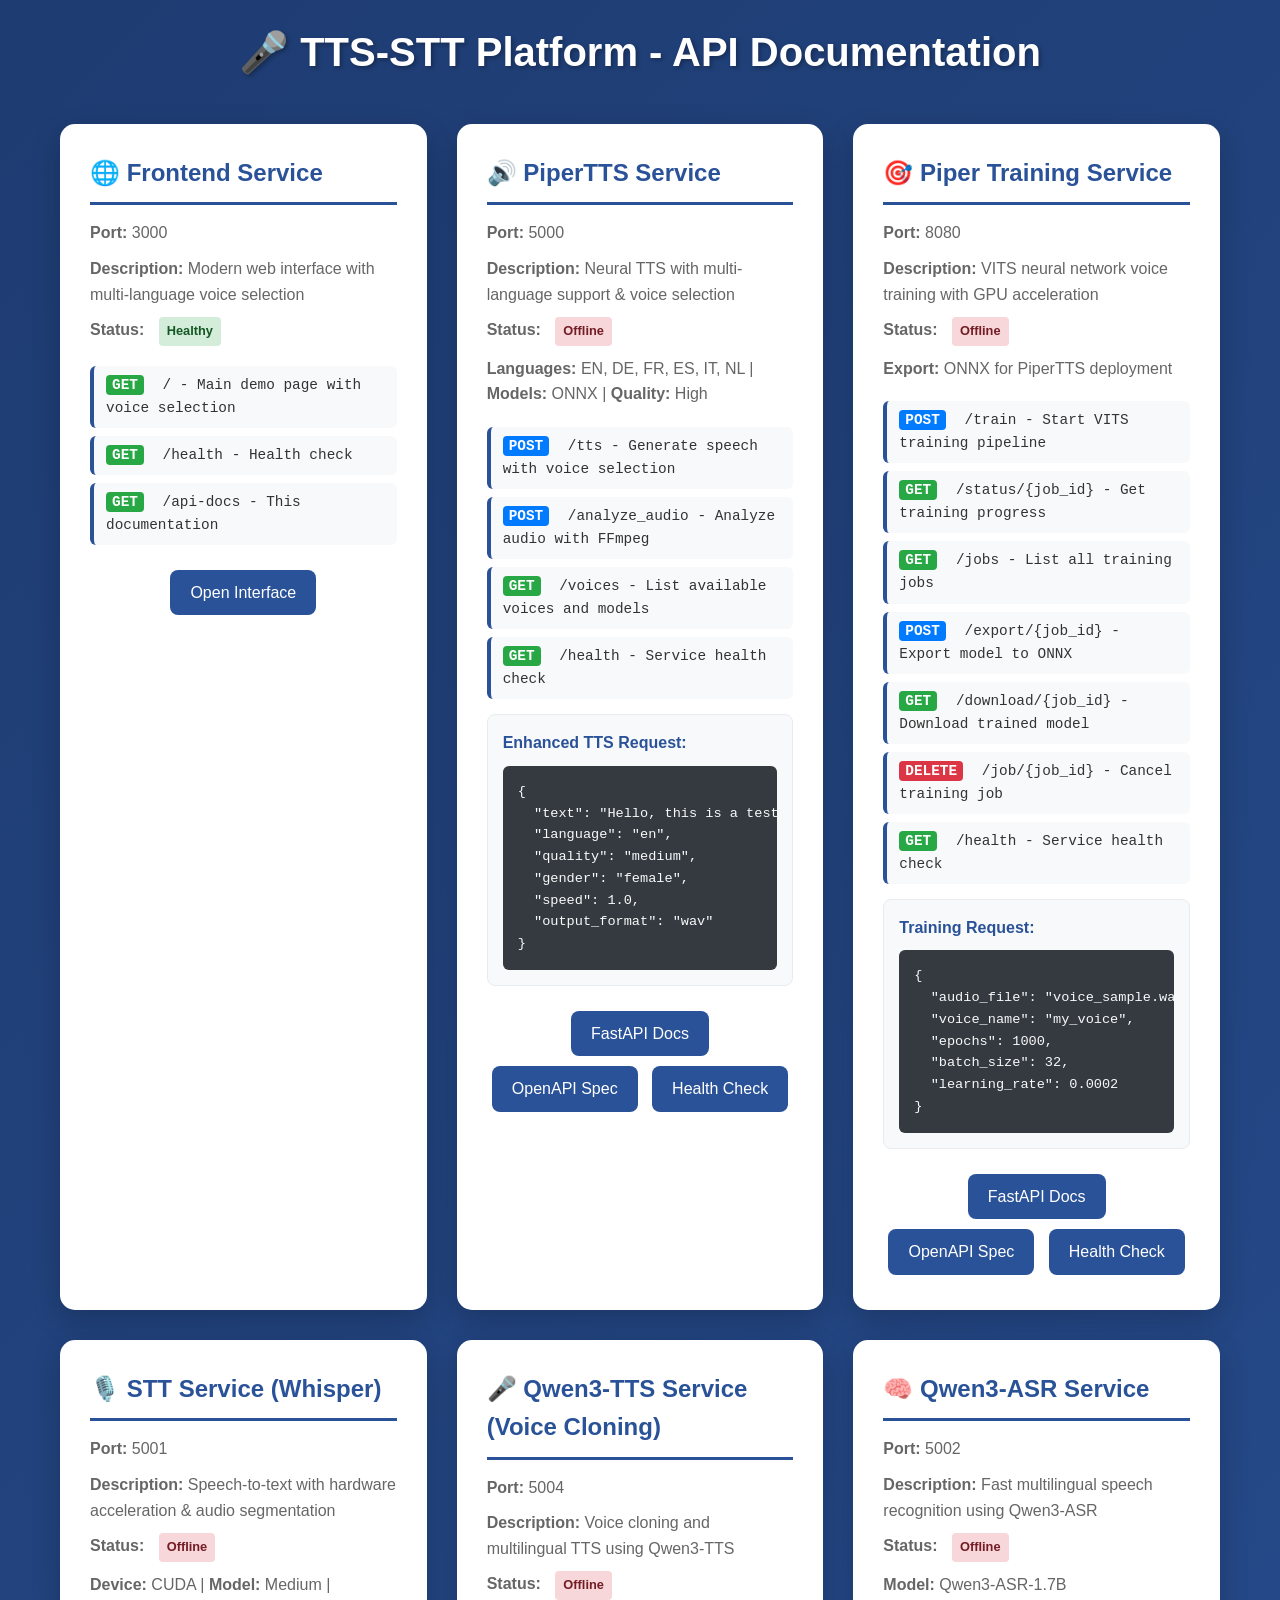
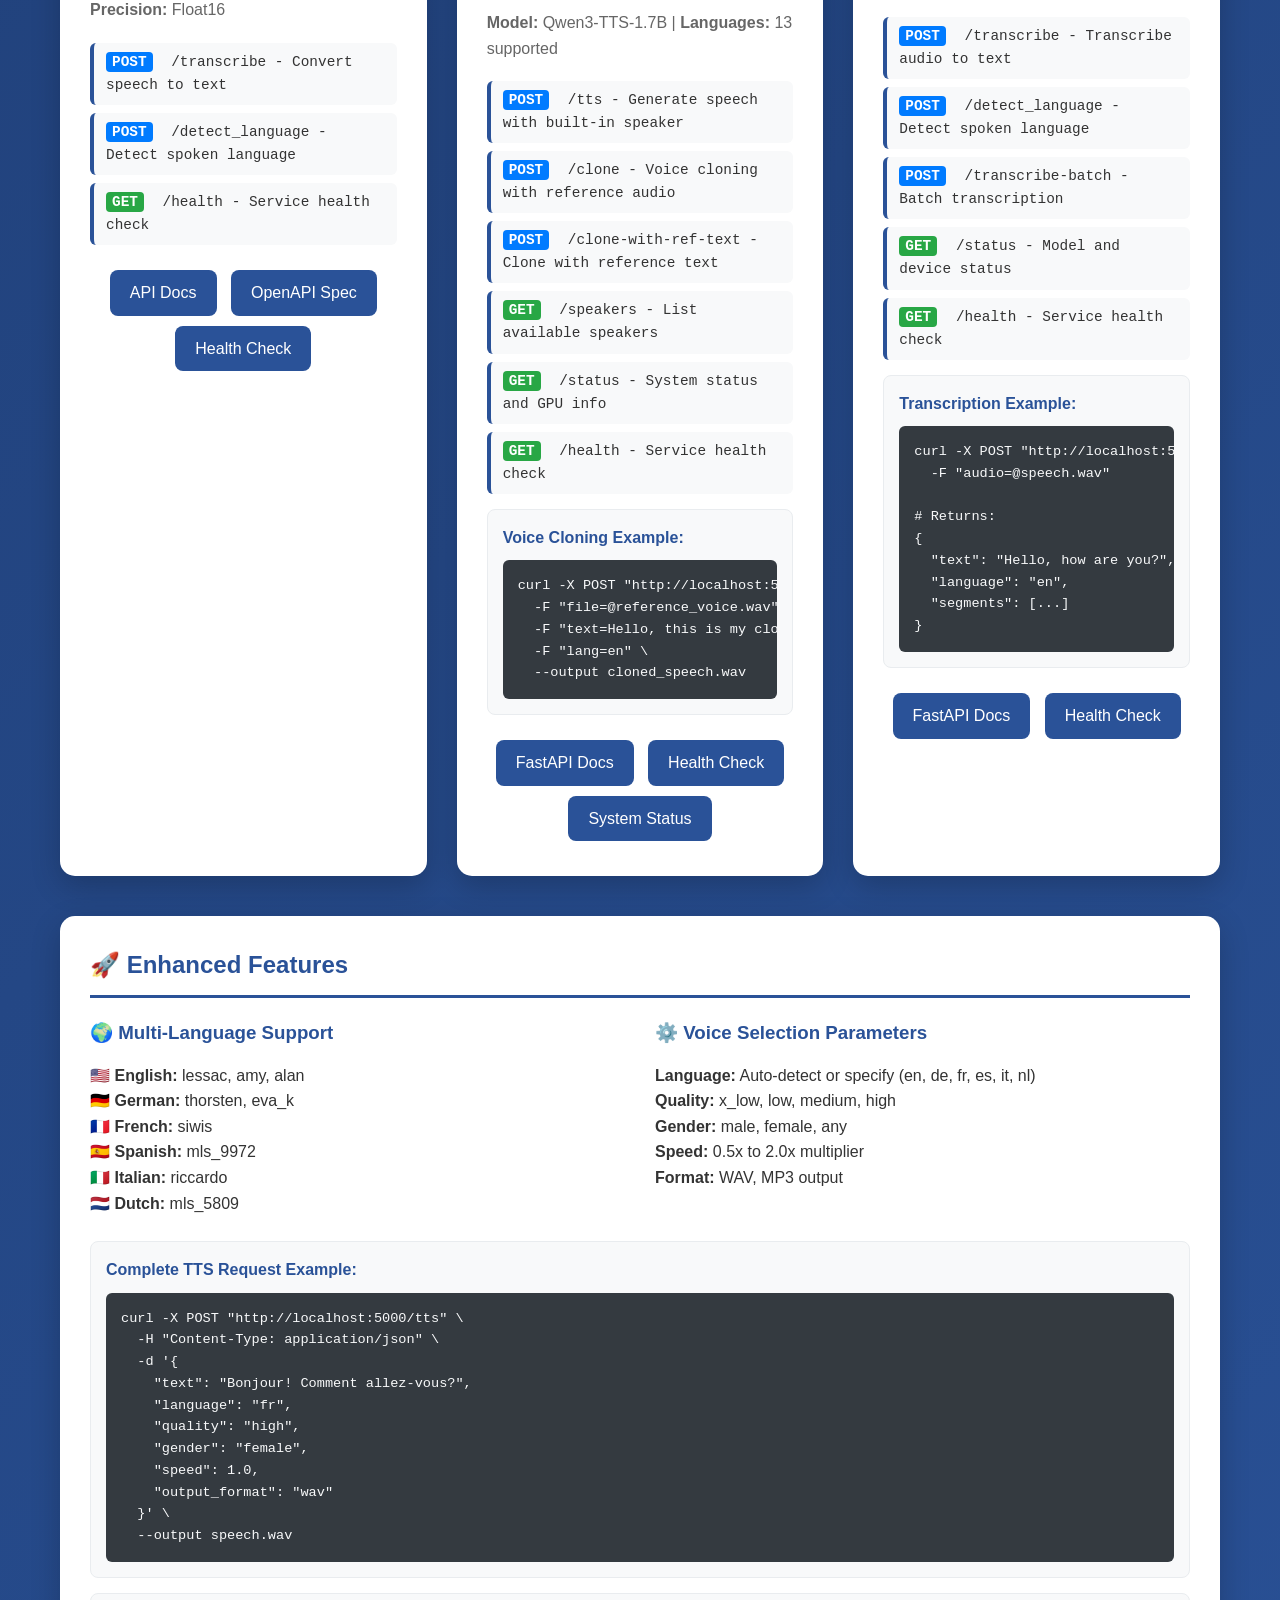
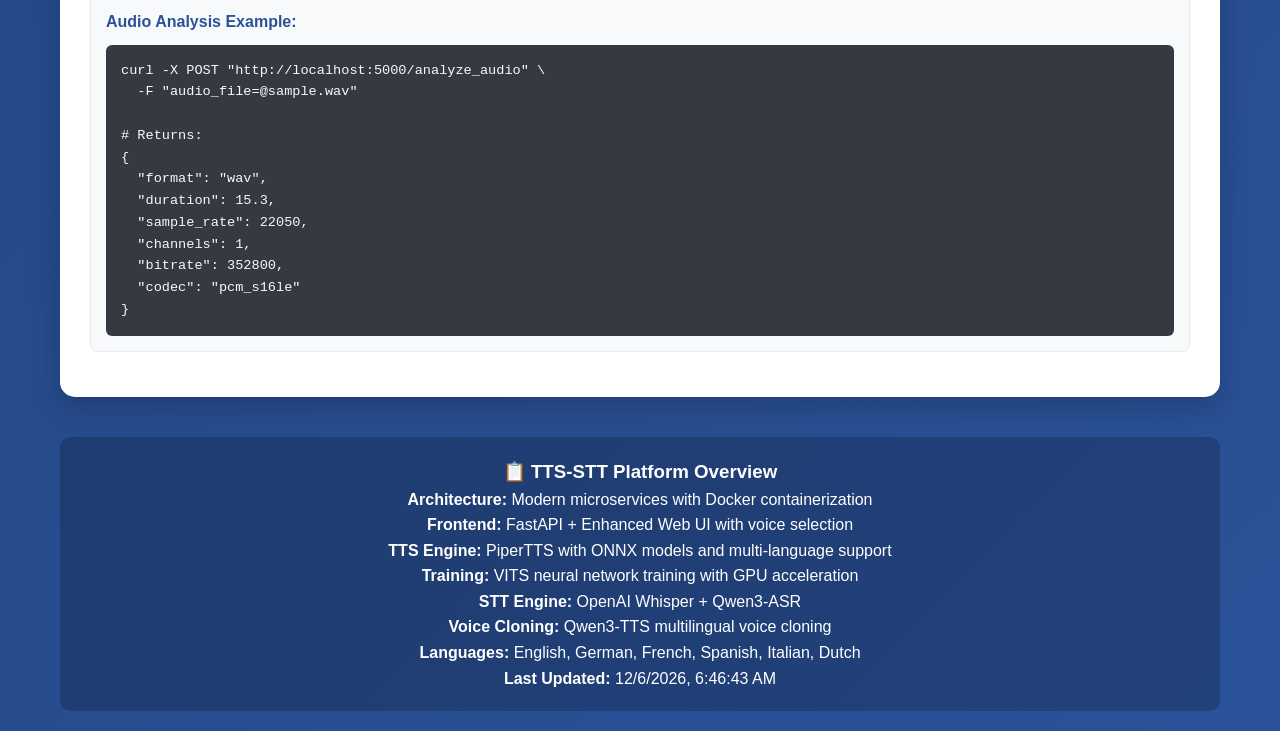
==== frontend-service/static/api_docs.html @ 7e3f4f03 "feat: prepare v1.0 public release - Add Qwen3-TTS and Qwen3-ASR services (replace XTTS/voice-cloning" ====
<!DOCTYPE html>
<html lang="en">
<head>
    <meta charset="UTF-8">
    <meta name="viewport" content="width=device-width, initial-scale=1.0">
    <title>TTS-STT Platform - API Documentation</title>
    <style>
        * {
            margin: 0;
            padding: 0;
            box-sizing: border-box;
        }
        
        body {
            font-family: 'Segoe UI', Tahoma, Geneva, Verdana, sans-serif;
            background: linear-gradient(135deg, #1e3c72 0%, #2a5298 100%);
            color: #333;
            line-height: 1.6;
        }
        
        .container {
            max-width: 1200px;
            margin: 0 auto;
            padding: 20px;
        }
        
        h1 {
            text-align: center;
            color: white;
            margin-bottom: 40px;
            font-size: 2.5em;
            text-shadow: 2px 2px 4px rgba(0,0,0,0.3);
        }
        
        .services-grid {
            display: grid;
            grid-template-columns: repeat(auto-fit, minmax(350px, 1fr));
            gap: 30px;
            margin-bottom: 40px;
        }
        
        .service-card {
            background: white;
            border-radius: 15px;
            padding: 30px;
            box-shadow: 0 10px 30px rgba(0,0,0,0.2);
            transition: transform 0.3s ease, box-shadow 0.3s ease;
        }
        
        .service-card:hover {
            transform: translateY(-5px);
            box-shadow: 0 15px 40px rgba(0,0,0,0.3);
        }
        
        .service-card h2 {
            color: #2a5298;
            margin-bottom: 15px;
            font-size: 1.5em;
            border-bottom: 3px solid #2a5298;
            padding-bottom: 10px;
        }
        
        .service-info {
            margin-bottom: 20px;
        }
        
        .service-info p {
            margin-bottom: 10px;
            color: #666;
        }
        
        .endpoint-list {
            list-style: none;
        }
        
        .endpoint-list li {
            margin-bottom: 8px;
            padding: 8px 12px;
            background: #f8f9fa;
            border-radius: 6px;
            border-left: 4px solid #2a5298;
            font-family: 'Courier New', monospace;
            font-size: 0.9em;
        }
        
        .method {
            font-weight: bold;
            text-transform: uppercase;
            margin-right: 10px;
            padding: 2px 6px;
            border-radius: 4px;
            color: white;
        }
        
        .get { background-color: #28a745; }
        .post { background-color: #007bff; }
        .delete { background-color: #dc3545; }
        
        .code-example {
            margin: 15px 0;
            padding: 15px;
            background: #f8f9fa;
            border-radius: 8px;
            border: 1px solid #e9ecef;
        }
        
        .code-example h4 {
            color: #2a5298;
            margin-bottom: 10px;
            font-size: 1em;
        }
        
        .code-example pre {
            background: #343a40;
            color: #f8f9fa;
            padding: 15px;
            border-radius: 6px;
            overflow-x: auto;
            font-family: 'Courier New', monospace;
            font-size: 0.85em;
            margin: 0;
        }
        
        .api-links {
            margin-top: 20px;
            text-align: center;
        }
        
        .api-link {
            display: inline-block;
            background: #2a5298;
            color: white;
            text-decoration: none;
            padding: 10px 20px;
            border-radius: 8px;
            margin: 5px;
            transition: background 0.3s ease;
        }
        
        .api-link:hover {
            background: #1e3c72;
        }
        
        .health-status {
            display: inline-block;
            padding: 4px 8px;
            border-radius: 4px;
            font-size: 0.8em;
            font-weight: bold;
            margin-left: 10px;
            transition: all 0.3s ease;
        }
        
        .healthy {
            background-color: #d4edda;
            color: #155724;
        }
        
        .error {
            background-color: #f8d7da;
            color: #721c24;
        }
        
        .loading {
            background-color: #fff3cd;
            color: #856404;
            animation: pulse 1.5s infinite;
        }
        
        @keyframes pulse {
            0% { opacity: 1; }
            50% { opacity: 0.6; }
            100% { opacity: 1; }
        }
        
        .footer {
            text-align: center;
            color: white;
            margin-top: 40px;
            padding: 20px;
            background: rgba(0,0,0,0.2);
            border-radius: 10px;
        }
    </style>
</head>
<body>
    <div class="container">
        <h1>🎤 TTS-STT Platform - API Documentation</h1>
        
        <div class="services-grid">
            <!-- Frontend Service -->
            <div class="service-card">
                <h2>🌐 Frontend Service</h2>
                <div class="service-info">
                    <p><strong>Port:</strong> 3000</p>
                    <p><strong>Description:</strong> Modern web interface with multi-language voice selection</p>
                    <p><strong>Status:</strong> <span class="health-status healthy">Healthy</span></p>
                </div>
                <ul class="endpoint-list">
                    <li><span class="method get">GET</span> / - Main demo page with voice selection</li>
                    <li><span class="method get">GET</span> /health - Health check</li>
                    <li><span class="method get">GET</span> /api-docs - This documentation</li>
                </ul>
                <div class="api-links">
                    <a href="http://localhost:3000" class="api-link" target="_blank">Open Interface</a>
                </div>
            </div>
            
            <!-- PiperTTS Service -->
            <div class="service-card">
                <h2>🔊 PiperTTS Service</h2>
                <div class="service-info">
                    <p><strong>Port:</strong> 5000</p>
                    <p><strong>Description:</strong> Neural TTS with multi-language support & voice selection</p>
                    <p><strong>Status:</strong> <span id="tts-status" class="health-status healthy">Healthy</span></p>
                    <p><strong>Languages:</strong> EN, DE, FR, ES, IT, NL | <strong>Models:</strong> ONNX | <strong>Quality:</strong> High</p>
                </div>
                <ul class="endpoint-list">
                    <li><span class="method post">POST</span> /tts - Generate speech with voice selection</li>
                    <li><span class="method post">POST</span> /analyze_audio - Analyze audio with FFmpeg</li>
                    <li><span class="method get">GET</span> /voices - List available voices and models</li>
                    <li><span class="method get">GET</span> /health - Service health check</li>
                </ul>
                <div class="code-example">
                    <h4>Enhanced TTS Request:</h4>
                    <pre>{
  "text": "Hello, this is a test",
  "language": "en",
  "quality": "medium",
  "gender": "female",
  "speed": 1.0,
  "output_format": "wav"
}</pre>
                </div>
                <div class="api-links">
                    <a href="http://localhost:5000/docs" class="api-link" target="_blank">FastAPI Docs</a>
                    <a href="/static/openapi/pipertts.json" class="api-link" target="_blank">OpenAPI Spec</a>
                    <a href="http://localhost:5000/health" class="api-link" target="_blank">Health Check</a>
                </div>
            </div>
            
            <!-- PiperTTS Training Service -->
            <div class="service-card">
                <h2>🎯 Piper Training Service</h2>
                <div class="service-info">
                    <p><strong>Port:</strong> 8080</p>
                    <p><strong>Description:</strong> VITS neural network voice training with GPU acceleration</p>
                    <p><strong>Status:</strong> <span id="training-status" class="health-status healthy">Healthy</span></p>
                    <p><strong>Export:</strong> ONNX for PiperTTS deployment</p>
                </div>
                <ul class="endpoint-list">
                    <li><span class="method post">POST</span> /train - Start VITS training pipeline</li>
                    <li><span class="method get">GET</span> /status/{job_id} - Get training progress</li>
                    <li><span class="method get">GET</span> /jobs - List all training jobs</li>
                    <li><span class="method post">POST</span> /export/{job_id} - Export model to ONNX</li>
                    <li><span class="method get">GET</span> /download/{job_id} - Download trained model</li>
                    <li><span class="method delete">DELETE</span> /job/{job_id} - Cancel training job</li>
                    <li><span class="method get">GET</span> /health - Service health check</li>
                </ul>
                <div class="code-example">
                    <h4>Training Request:</h4>
                    <pre>{
  "audio_file": "voice_sample.wav",
  "voice_name": "my_voice",
  "epochs": 1000,
  "batch_size": 32,
  "learning_rate": 0.0002
}</pre>
                </div>
                <div class="api-links">
                    <a href="http://localhost:8080/docs" class="api-link" target="_blank">FastAPI Docs</a>
                    <a href="/static/openapi/training.json" class="api-link" target="_blank">OpenAPI Spec</a>
                    <a href="http://localhost:8080/health" class="api-link" target="_blank">Health Check</a>
                </div>
            </div>
            
            <!-- STT Service -->
            <div class="service-card">
                <h2>🎙️ STT Service (Whisper)</h2>
                <div class="service-info">
                    <p><strong>Port:</strong> 5001</p>
                    <p><strong>Description:</strong> Speech-to-text with hardware acceleration & audio segmentation</p>
                    <p><strong>Status:</strong> <span id="stt-status" class="health-status healthy">Healthy</span></p>
                    <p><strong>Device:</strong> CUDA | <strong>Model:</strong> Medium | <strong>Precision:</strong> Float16</p>
                </div>
                <ul class="endpoint-list">
                    <li><span class="method post">POST</span> /transcribe - Convert speech to text</li>
                    <li><span class="method post">POST</span> /detect_language - Detect spoken language</li>
                    <li><span class="method get">GET</span> /health - Service health check</li>
                </ul>
                <div class="api-links">
                    <a href="http://localhost:5001/docs" class="api-link" target="_blank">API Docs</a>
                    <a href="/static/openapi/stt.json" class="api-link" target="_blank">OpenAPI Spec</a>
                    <a href="http://localhost:5001/health" class="api-link" target="_blank">Health Check</a>
                </div>
            </div>
            
            <!-- Qwen3-TTS Service -->
            <div class="service-card">
                <h2>🎤 Qwen3-TTS Service (Voice Cloning)</h2>
                <div class="service-info">
                    <p><strong>Port:</strong> 5004</p>
                    <p><strong>Description:</strong> Voice cloning and multilingual TTS using Qwen3-TTS</p>
                    <p><strong>Status:</strong> <span id="xtts-status" class="health-status healthy">Healthy</span></p>
                    <p><strong>Model:</strong> Qwen3-TTS-1.7B | <strong>Languages:</strong> 13 supported</p>
                </div>
                <ul class="endpoint-list">
                    <li><span class="method post">POST</span> /tts - Generate speech with built-in speaker</li>
                    <li><span class="method post">POST</span> /clone - Voice cloning with reference audio</li>
                    <li><span class="method post">POST</span> /clone-with-ref-text - Clone with reference text</li>
                    <li><span class="method get">GET</span> /speakers - List available speakers</li>
                    <li><span class="method get">GET</span> /status - System status and GPU info</li>
                    <li><span class="method get">GET</span> /health - Service health check</li>
                </ul>
                <div class="code-example">
                    <h4>Voice Cloning Example:</h4>
                    <pre>curl -X POST "http://localhost:5004/clone" \
  -F "file=@reference_voice.wav" \
  -F "text=Hello, this is my cloned voice!" \
  -F "lang=en" \
  --output cloned_speech.wav</pre>
                </div>
                <div class="api-links">
                    <a href="http://localhost:5004/docs" class="api-link" target="_blank">FastAPI Docs</a>
                    <a href="http://localhost:5004/health" class="api-link" target="_blank">Health Check</a>
                    <a href="http://localhost:5004/status" class="api-link" target="_blank">System Status</a>
                </div>
            </div>

            <!-- Qwen3-ASR Service -->
            <div class="service-card">
                <h2>🧠 Qwen3-ASR Service</h2>
                <div class="service-info">
                    <p><strong>Port:</strong> 5002</p>
                    <p><strong>Description:</strong> Fast multilingual speech recognition using Qwen3-ASR</p>
                    <p><strong>Status:</strong> <span id="asr-status" class="health-status healthy">Healthy</span></p>
                    <p><strong>Model:</strong> Qwen3-ASR-1.7B</p>
                </div>
                <ul class="endpoint-list">
                    <li><span class="method post">POST</span> /transcribe - Transcribe audio to text</li>
                    <li><span class="method post">POST</span> /detect_language - Detect spoken language</li>
                    <li><span class="method post">POST</span> /transcribe-batch - Batch transcription</li>
                    <li><span class="method get">GET</span> /status - Model and device status</li>
                    <li><span class="method get">GET</span> /health - Service health check</li>
                </ul>
                <div class="code-example">
                    <h4>Transcription Example:</h4>
                    <pre>curl -X POST "http://localhost:5002/transcribe" \
  -F "audio=@speech.wav"

# Returns:
{
  "text": "Hello, how are you?",
  "language": "en",
  "segments": [...]
}</pre>
                </div>
                <div class="api-links">
                    <a href="http://localhost:5002/docs" class="api-link" target="_blank">FastAPI Docs</a>
                    <a href="http://localhost:5002/health" class="api-link" target="_blank">Health Check</a>
                </div>
            </div>
        </div>
        
        <!-- Enhanced Features Section -->
        <div class="service-card" style="margin-bottom: 30px;">
            <h2>🚀 Enhanced Features</h2>
            
            <div style="display: grid; grid-template-columns: 1fr 1fr; gap: 30px; margin-top: 20px;">
                <div>
                    <h3 style="color: #2a5298; margin-bottom: 15px;">🌍 Multi-Language Support</h3>
                    <ul style="list-style: none; padding-left: 0;">
                        <li>🇺🇸 <strong>English:</strong> lessac, amy, alan</li>
                        <li>🇩🇪 <strong>German:</strong> thorsten, eva_k</li>
                        <li>🇫🇷 <strong>French:</strong> siwis</li>
                        <li>🇪🇸 <strong>Spanish:</strong> mls_9972</li>
                        <li>🇮🇹 <strong>Italian:</strong> riccardo</li>
                        <li>🇳🇱 <strong>Dutch:</strong> mls_5809</li>
                    </ul>
                </div>
                
                <div>
                    <h3 style="color: #2a5298; margin-bottom: 15px;">⚙️ Voice Selection Parameters</h3>
                    <ul style="list-style: none; padding-left: 0;">
                        <li><strong>Language:</strong> Auto-detect or specify (en, de, fr, es, it, nl)</li>
                        <li><strong>Quality:</strong> x_low, low, medium, high</li>
                        <li><strong>Gender:</strong> male, female, any</li>
                        <li><strong>Speed:</strong> 0.5x to 2.0x multiplier</li>
                        <li><strong>Format:</strong> WAV, MP3 output</li>
                    </ul>
                </div>
            </div>
            
            <div class="code-example" style="margin-top: 25px;">
                <h4>Complete TTS Request Example:</h4>
                <pre>curl -X POST "http://localhost:5000/tts" \
  -H "Content-Type: application/json" \
  -d '{
    "text": "Bonjour! Comment allez-vous?",
    "language": "fr",
    "quality": "high",
    "gender": "female",
    "speed": 1.0,
    "output_format": "wav"
  }' \
  --output speech.wav</pre>
            </div>
            
            <div class="code-example">
                <h4>Audio Analysis Example:</h4>
                <pre>curl -X POST "http://localhost:5000/analyze_audio" \
  -F "audio_file=@sample.wav"

# Returns:
{
  "format": "wav",
  "duration": 15.3,
  "sample_rate": 22050,
  "channels": 1,
  "bitrate": 352800,
  "codec": "pcm_s16le"
}</pre>
            </div>
        </div>
        
        <div class="footer">
            <h3>📋 TTS-STT Platform Overview</h3>
            <p><strong>Architecture:</strong> Modern microservices with Docker containerization</p>
            <p><strong>Frontend:</strong> FastAPI + Enhanced Web UI with voice selection</p>
            <p><strong>TTS Engine:</strong> PiperTTS with ONNX models and multi-language support</p>
            <p><strong>Training:</strong> VITS neural network training with GPU acceleration</p>
            <p><strong>STT Engine:</strong> OpenAI Whisper + Qwen3-ASR</p>
            <p><strong>Voice Cloning:</strong> Qwen3-TTS multilingual voice cloning</p>
            <p><strong>Languages:</strong> English, German, French, Spanish, Italian, Dutch</p>
            <p><strong>Last Updated:</strong> <span id="timestamp"></span></p>
        </div>
    </div>
    
    <script>
        // Update timestamp
        document.getElementById('timestamp').textContent = new Date().toLocaleString();
        
        // Check service health status periodically
        async function checkHealth() {
            const services = [
                {name: 'tts', url: 'http://localhost:5000/health', element: 'tts-status'},
                {name: 'training', url: 'http://localhost:8080/health', element: 'training-status'},
                {name: 'stt', url: 'http://localhost:5001/health', element: 'stt-status'},
                {name: 'qwen3-tts', url: 'http://localhost:5004/health', element: 'xtts-status'},
                {name: 'qwen3-asr', url: 'http://localhost:5002/health', element: 'asr-status'}
            ];
            
            for (const service of services) {
                const element = document.getElementById(service.element);
                if (element) {
                    // Set loading state
                    element.classList.remove('healthy', 'error');
                    element.classList.add('loading');
                    element.textContent = 'Checking...';
                    
                    try {
                        const response = await fetch(service.url, { 
                            signal: AbortSignal.timeout(5000),
                            mode: 'cors'
                        });
                        
                        if (response.ok) {
                            element.classList.remove('loading', 'error');
                            element.classList.add('healthy');
                            element.textContent = 'Healthy';
                        } else {
                            throw new Error('Service unhealthy');
                        }
                    } catch (error) {
                        element.classList.remove('loading', 'healthy');
                        element.classList.add('error');
                        element.textContent = 'Offline';
                        console.log(`${service.name} service: offline - ${error.message}`);
                    }
                }
            }
        }
        
        // Check health on load
        checkHealth();
        
        // Check health every 30 seconds
        setInterval(checkHealth, 30000);
    </script>
</body>
</html>
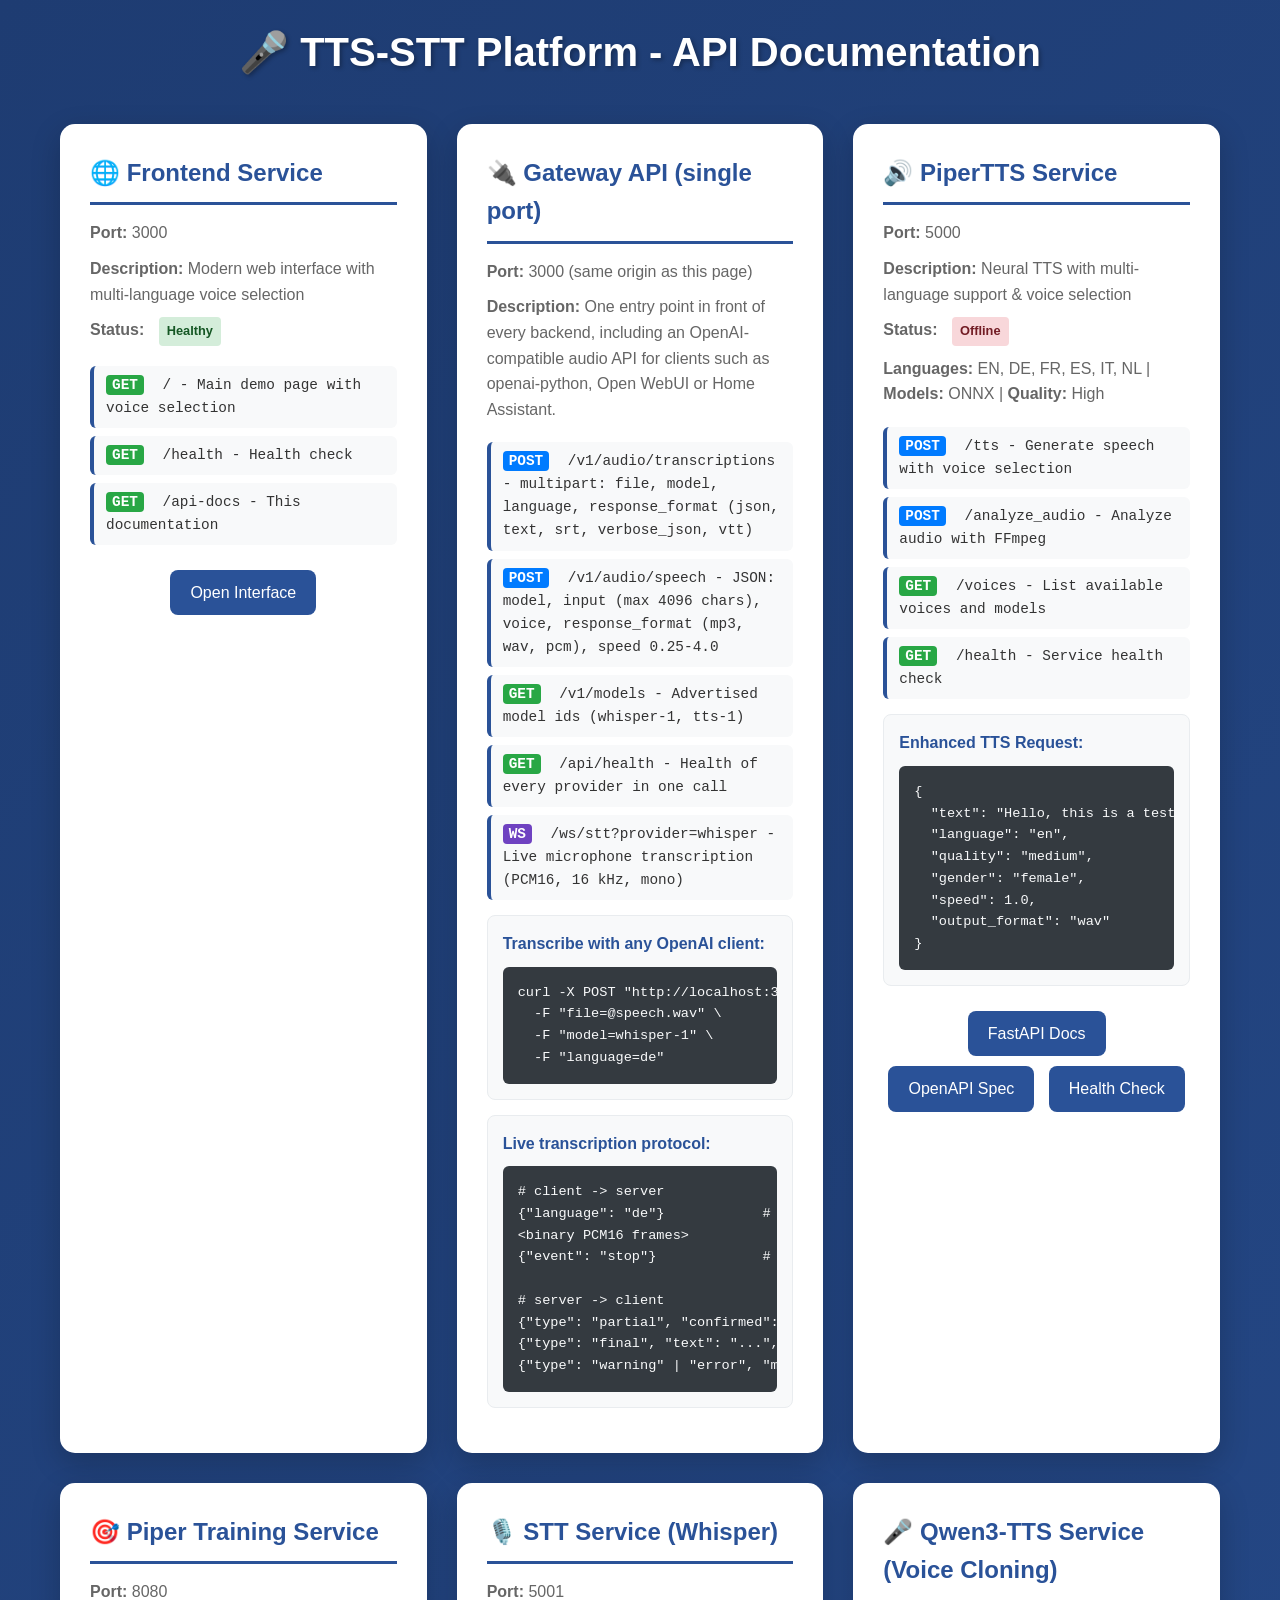
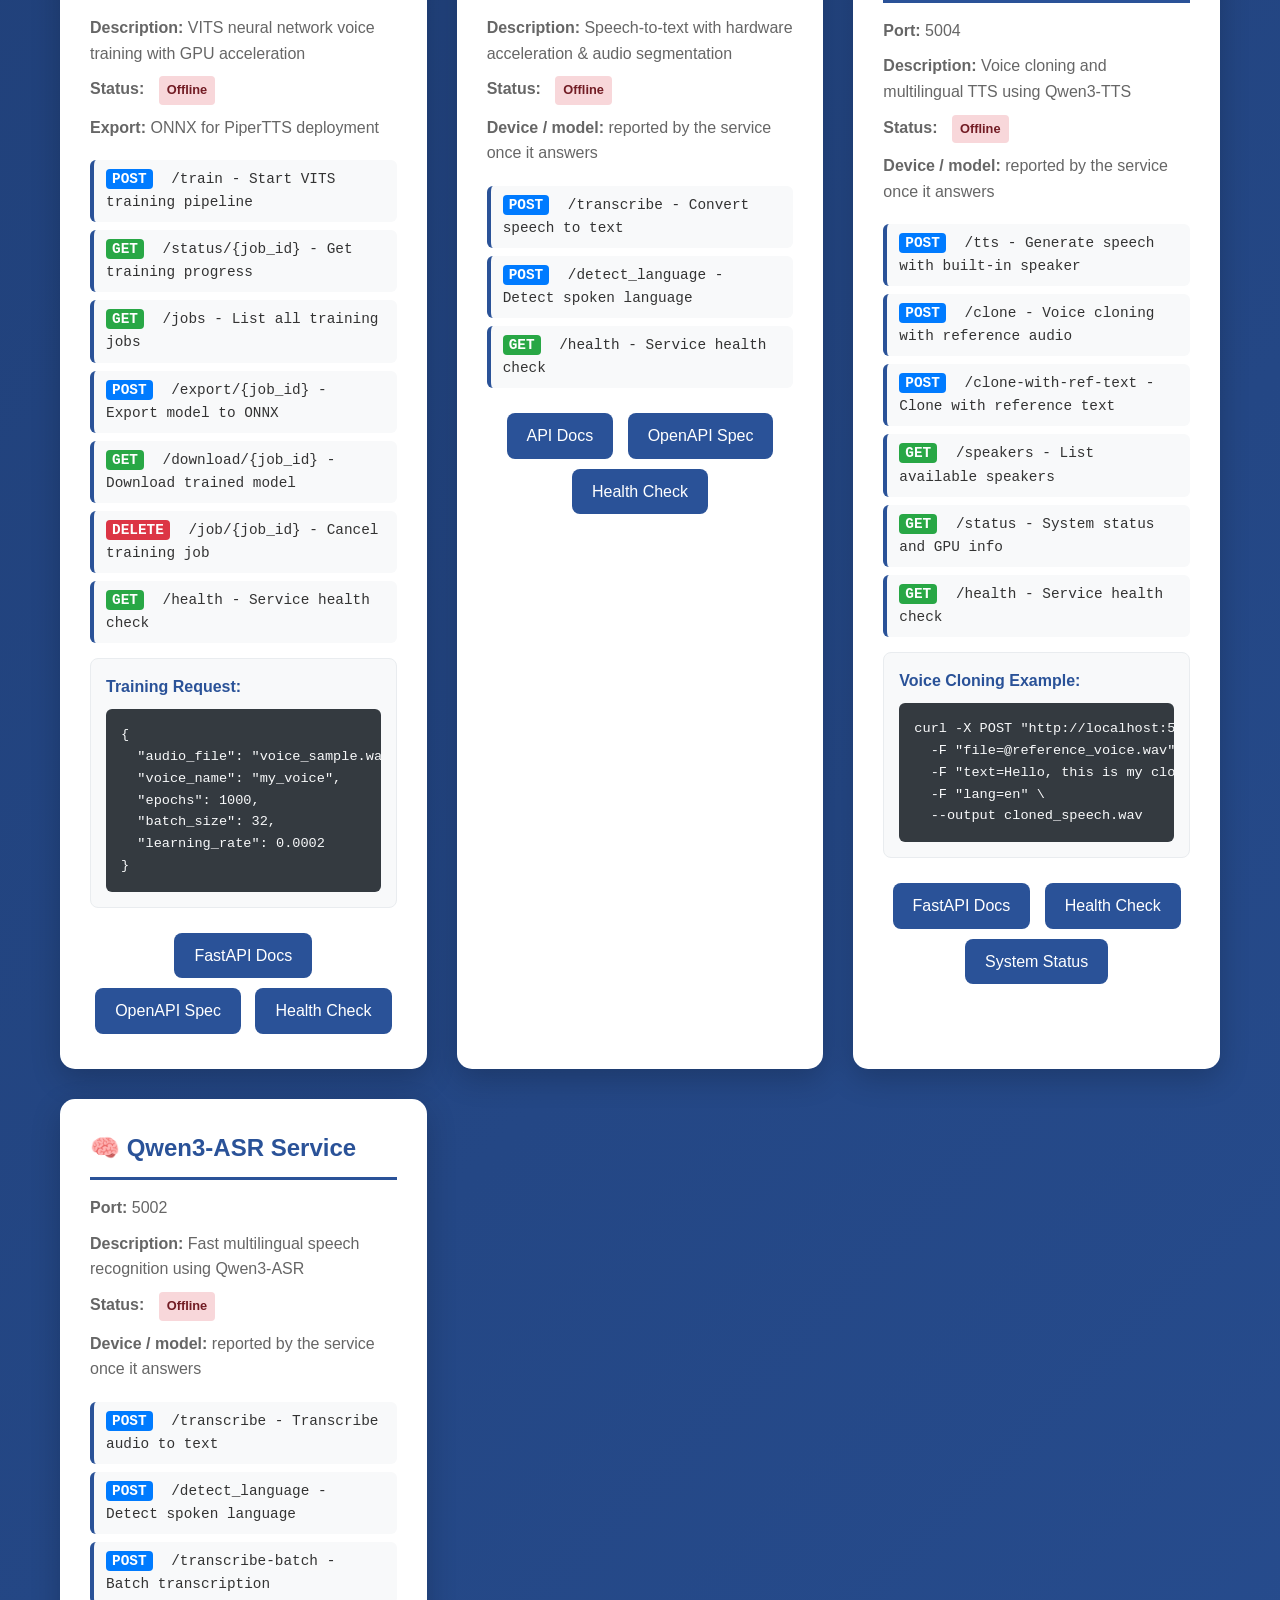
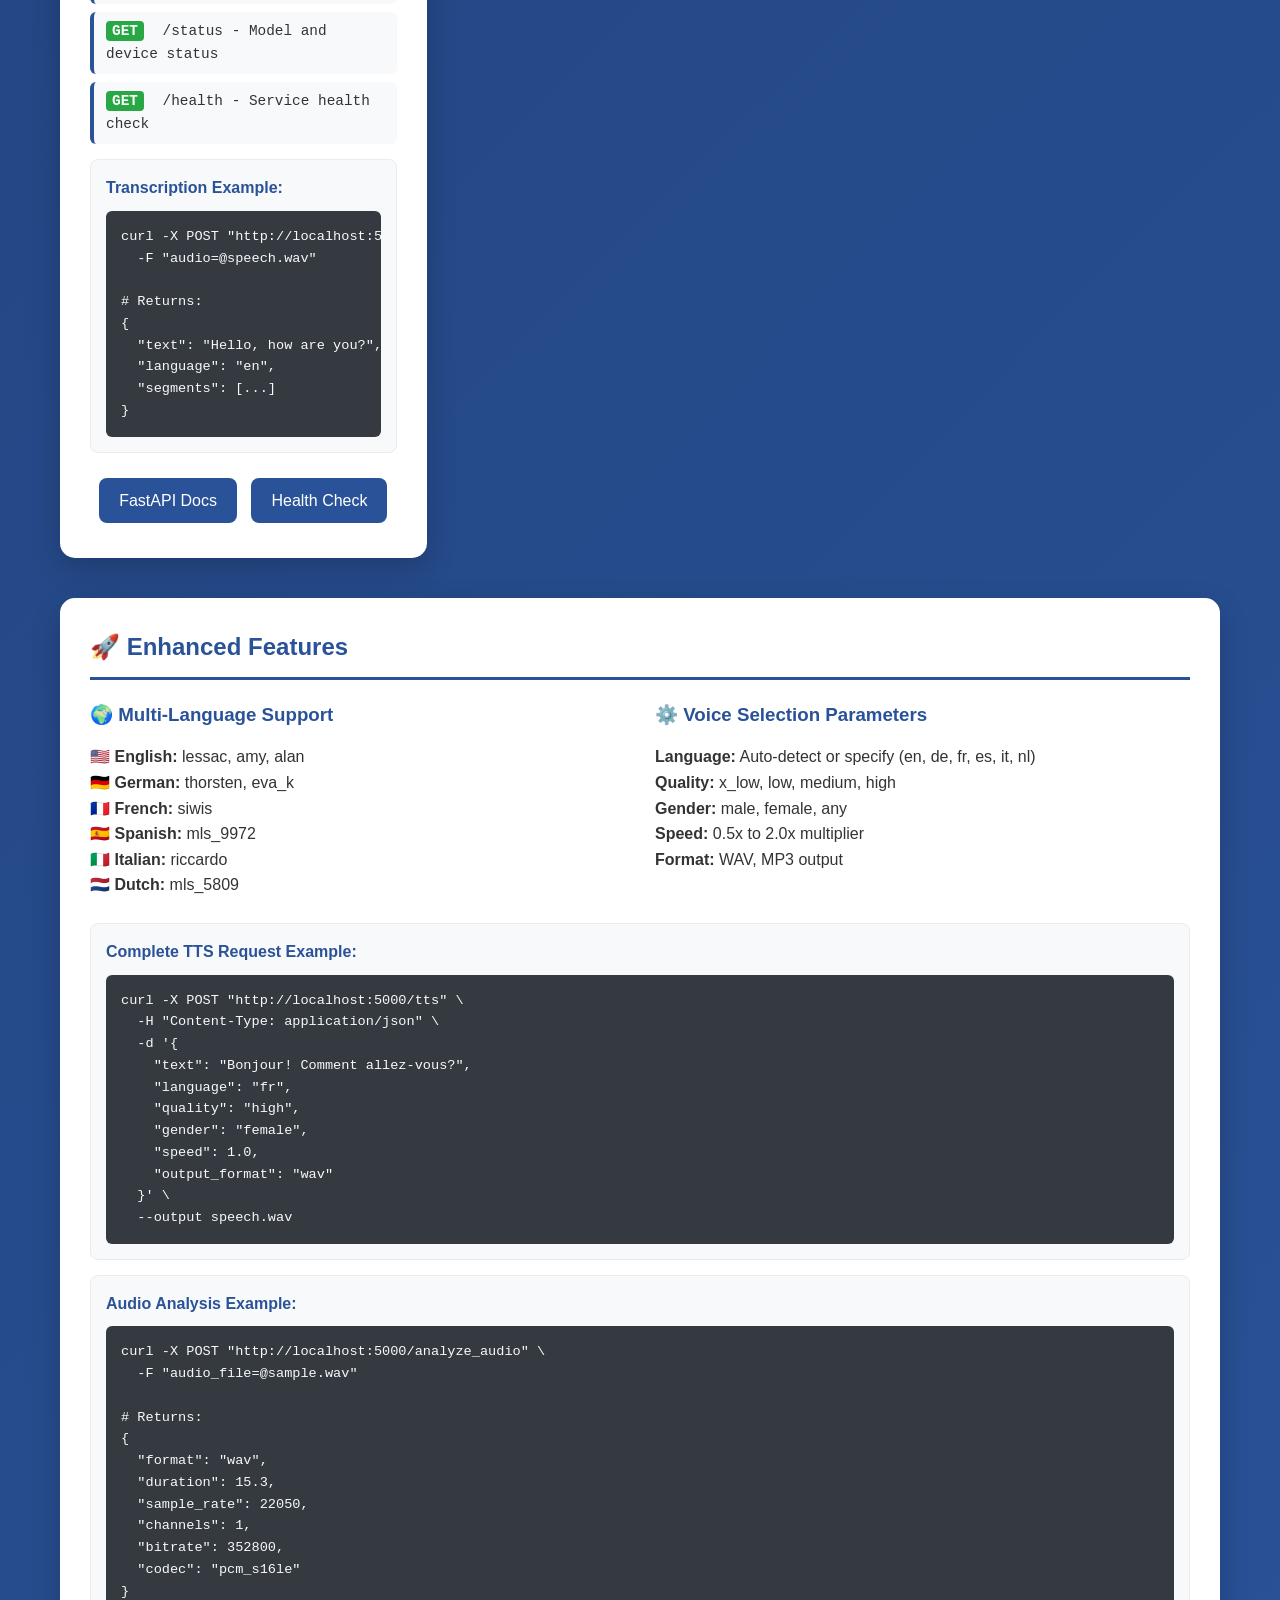
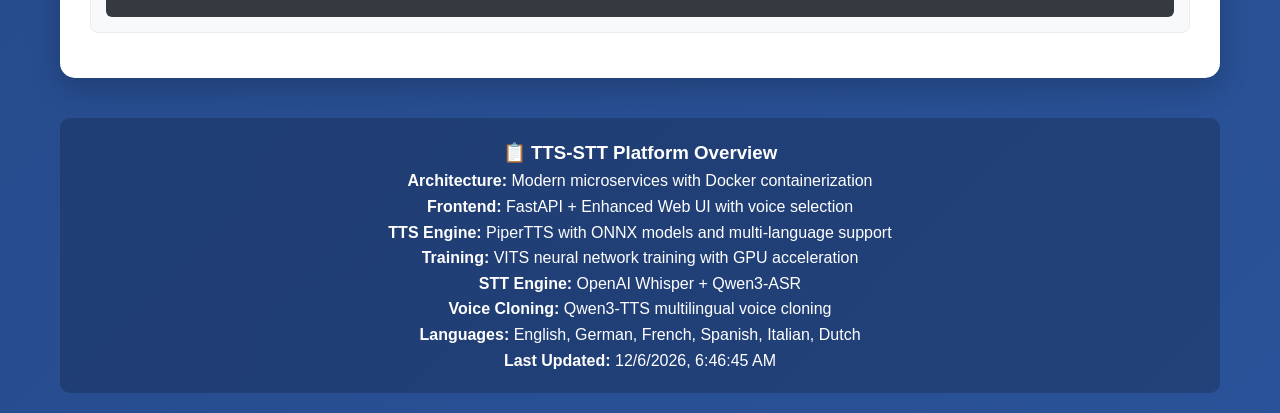
==== commit 24617af5: "fix(frontend): same-origin CORS, request limits, OpenAI error envelope, safer registry injection - C" ====
--- a/frontend-service/static/api_docs.html
+++ b/frontend-service/static/api_docs.html
@@ -96,6 +96,7 @@
         .get { background-color: #28a745; }
         .post { background-color: #007bff; }
         .delete { background-color: #dc3545; }
+        .ws { background-color: #6f42c1; }
         
         .code-example {
             margin: 15px 0;
@@ -174,6 +175,17 @@
             100% { opacity: 1; }
         }
         
+        .api-link:focus-visible {
+            outline: 3px solid #ffbf47;
+            outline-offset: 2px;
+        }
+
+        @media (prefers-reduced-motion: reduce) {
+            .service-card:hover { transform: none; }
+            .loading { animation: none; }
+            * { transition-duration: 0.01ms !important; }
+        }
+
         .footer {
             text-align: center;
             color: white;
@@ -203,7 +215,42 @@
                     <li><span class="method get">GET</span> /api-docs - This documentation</li>
                 </ul>
                 <div class="api-links">
-                    <a href="http://localhost:3000" class="api-link" target="_blank">Open Interface</a>
+                    <a href="http://localhost:3000" class="api-link" target="_blank" rel="noopener">Open Interface</a>
+                </div>
+            </div>
+
+            <!-- Gateway API: what a client outside the compose network talks to -->
+            <div class="service-card">
+                <h2>🔌 Gateway API (single port)</h2>
+                <div class="service-info">
+                    <p><strong>Port:</strong> 3000 (same origin as this page)</p>
+                    <p><strong>Description:</strong> One entry point in front of every backend, including an OpenAI-compatible audio API for clients such as openai-python, Open WebUI or Home Assistant.</p>
+                </div>
+                <ul class="endpoint-list">
+                    <li><span class="method post">POST</span> /v1/audio/transcriptions - multipart: file, model, language, response_format (json, text, srt, verbose_json, vtt)</li>
+                    <li><span class="method post">POST</span> /v1/audio/speech - JSON: model, input (max 4096 chars), voice, response_format (mp3, wav, pcm), speed 0.25-4.0</li>
+                    <li><span class="method get">GET</span> /v1/models - Advertised model ids (whisper-1, tts-1)</li>
+                    <li><span class="method get">GET</span> /api/health - Health of every provider in one call</li>
+                    <li><span class="method ws">WS</span> /ws/stt?provider=whisper - Live microphone transcription (PCM16, 16 kHz, mono)</li>
+                </ul>
+                <div class="code-example">
+                    <h4>Transcribe with any OpenAI client:</h4>
+                    <pre>curl -X POST "http://localhost:3000/v1/audio/transcriptions" \
+  -F "file=@speech.wav" \
+  -F "model=whisper-1" \
+  -F "language=de"</pre>
+                </div>
+                <div class="code-example">
+                    <h4>Live transcription protocol:</h4>
+                    <pre># client -> server
+{"language": "de"}            # optional first frame, "auto" = detect
+&lt;binary PCM16 frames&gt;
+{"event": "stop"}             # ask for the final transcript
+
+# server -> client
+{"type": "partial", "confirmed": "...", "pending": "..."}
+{"type": "final", "text": "...", "language": "de", "duration": 12.3}
+{"type": "warning" | "error", "message": "..."}</pre>
                 </div>
             </div>
             
@@ -213,7 +260,7 @@
                 <div class="service-info">
                     <p><strong>Port:</strong> 5000</p>
                     <p><strong>Description:</strong> Neural TTS with multi-language support & voice selection</p>
-                    <p><strong>Status:</strong> <span id="tts-status" class="health-status healthy">Healthy</span></p>
+                    <p><strong>Status:</strong> <span id="tts-status" data-provider="piper" class="health-status loading" aria-live="polite">Checking...</span></p>
                     <p><strong>Languages:</strong> EN, DE, FR, ES, IT, NL | <strong>Models:</strong> ONNX | <strong>Quality:</strong> High</p>
                 </div>
                 <ul class="endpoint-list">
@@ -246,7 +293,7 @@
                 <div class="service-info">
                     <p><strong>Port:</strong> 8080</p>
                     <p><strong>Description:</strong> VITS neural network voice training with GPU acceleration</p>
-                    <p><strong>Status:</strong> <span id="training-status" class="health-status healthy">Healthy</span></p>
+                    <p><strong>Status:</strong> <span id="training-status" data-provider="piper-training" class="health-status loading" aria-live="polite">Checking...</span></p>
                     <p><strong>Export:</strong> ONNX for PiperTTS deployment</p>
                 </div>
                 <ul class="endpoint-list">
@@ -281,8 +328,8 @@
                 <div class="service-info">
                     <p><strong>Port:</strong> 5001</p>
                     <p><strong>Description:</strong> Speech-to-text with hardware acceleration & audio segmentation</p>
-                    <p><strong>Status:</strong> <span id="stt-status" class="health-status healthy">Healthy</span></p>
-                    <p><strong>Device:</strong> CUDA | <strong>Model:</strong> Medium | <strong>Precision:</strong> Float16</p>
+                    <p><strong>Status:</strong> <span id="stt-status" data-provider="whisper" class="health-status loading" aria-live="polite">Checking...</span></p>
+                    <p><strong>Device / model:</strong> <span data-detail-for="whisper">reported by the service once it answers</span></p>
                 </div>
                 <ul class="endpoint-list">
                     <li><span class="method post">POST</span> /transcribe - Convert speech to text</li>
@@ -302,8 +349,8 @@
                 <div class="service-info">
                     <p><strong>Port:</strong> 5004</p>
                     <p><strong>Description:</strong> Voice cloning and multilingual TTS using Qwen3-TTS</p>
-                    <p><strong>Status:</strong> <span id="xtts-status" class="health-status healthy">Healthy</span></p>
-                    <p><strong>Model:</strong> Qwen3-TTS-1.7B | <strong>Languages:</strong> 13 supported</p>
+                    <p><strong>Status:</strong> <span id="xtts-status" data-provider="qwen3" class="health-status loading" aria-live="polite">Checking...</span></p>
+                    <p><strong>Device / model:</strong> <span data-detail-for="qwen3">reported by the service once it answers</span></p>
                 </div>
                 <ul class="endpoint-list">
                     <li><span class="method post">POST</span> /tts - Generate speech with built-in speaker</li>
@@ -334,8 +381,8 @@
                 <div class="service-info">
                     <p><strong>Port:</strong> 5002</p>
                     <p><strong>Description:</strong> Fast multilingual speech recognition using Qwen3-ASR</p>
-                    <p><strong>Status:</strong> <span id="asr-status" class="health-status healthy">Healthy</span></p>
-                    <p><strong>Model:</strong> Qwen3-ASR-1.7B</p>
+                    <p><strong>Status:</strong> <span id="asr-status" data-provider="qwen3-asr" class="health-status loading" aria-live="polite">Checking...</span></p>
+                    <p><strong>Device / model:</strong> <span data-detail-for="qwen3-asr">reported by the service once it answers</span></p>
                 </div>
                 <ul class="endpoint-list">
                     <li><span class="method post">POST</span> /transcribe - Transcribe audio to text</li>
@@ -441,47 +488,48 @@
         // Update timestamp
         document.getElementById('timestamp').textContent = new Date().toLocaleString();
         
-        // Check service health status periodically
+        // The doc links below say localhost; point them at whatever host served
+        // this page instead, or they open the *reader's* machine on a NAS/LAN
+        // deployment.
+        document.querySelectorAll('a[href^="http://localhost:"]').forEach((link) => {
+            const url = new URL(link.getAttribute('href'));
+            url.hostname = window.location.hostname;
+            link.href = url.toString();
+        });
+
+        // One same-origin call to the gateway, which probes the backends over the
+        // internal network. Calling each backend port from the browser needed
+        // those ports published and failed as a CORS error when they were not.
         async function checkHealth() {
-            const services = [
-                {name: 'tts', url: 'http://localhost:5000/health', element: 'tts-status'},
-                {name: 'training', url: 'http://localhost:8080/health', element: 'training-status'},
-                {name: 'stt', url: 'http://localhost:5001/health', element: 'stt-status'},
-                {name: 'qwen3-tts', url: 'http://localhost:5004/health', element: 'xtts-status'},
-                {name: 'qwen3-asr', url: 'http://localhost:5002/health', element: 'asr-status'}
-            ];
-            
-            for (const service of services) {
-                const element = document.getElementById(service.element);
-                if (element) {
-                    // Set loading state
-                    element.classList.remove('healthy', 'error');
-                    element.classList.add('loading');
-                    element.textContent = 'Checking...';
-                    
-                    try {
-                        const response = await fetch(service.url, { 
-                            signal: AbortSignal.timeout(5000),
-                            mode: 'cors'
-                        });
-                        
-                        if (response.ok) {
-                            element.classList.remove('loading', 'error');
-                            element.classList.add('healthy');
-                            element.textContent = 'Healthy';
-                        } else {
-                            throw new Error('Service unhealthy');
-                        }
-                    } catch (error) {
-                        element.classList.remove('loading', 'healthy');
-                        element.classList.add('error');
-                        element.textContent = 'Offline';
-                        console.log(`${service.name} service: offline - ${error.message}`);
-                    }
+            const badges = Array.from(document.querySelectorAll('[data-provider]'));
+            badges.forEach((element) => {
+                element.classList.remove('healthy', 'error');
+                element.classList.add('loading');
+                element.textContent = 'Checking...';
+            });
+
+            let providers = {};
+            try {
+                const response = await fetch('/api/health', { signal: AbortSignal.timeout(15000) });
+                if (response.ok) providers = (await response.json()).providers || {};
+            } catch (error) {
+                console.log(`health check failed: ${error.message}`);
+            }
+
+            badges.forEach((element) => {
+                const entry = providers[element.dataset.provider];
+                const up = Boolean(entry && entry.healthy);
+                element.classList.remove('loading', 'healthy', 'error');
+                element.classList.add(up ? 'healthy' : 'error');
+                element.textContent = up ? (entry.model_resident === false ? 'Idle' : 'Healthy') : 'Offline';
+
+                const detail = document.querySelector(`[data-detail-for="${CSS.escape(element.dataset.provider)}"]`);
+                if (detail && entry) {
+                    detail.textContent = [entry.model_size, entry.device].filter(Boolean).join(' · ') || 'not reported';
                 }
-            }
-        }
-        
+            });
+        }
+
         // Check health on load
         checkHealth();
         
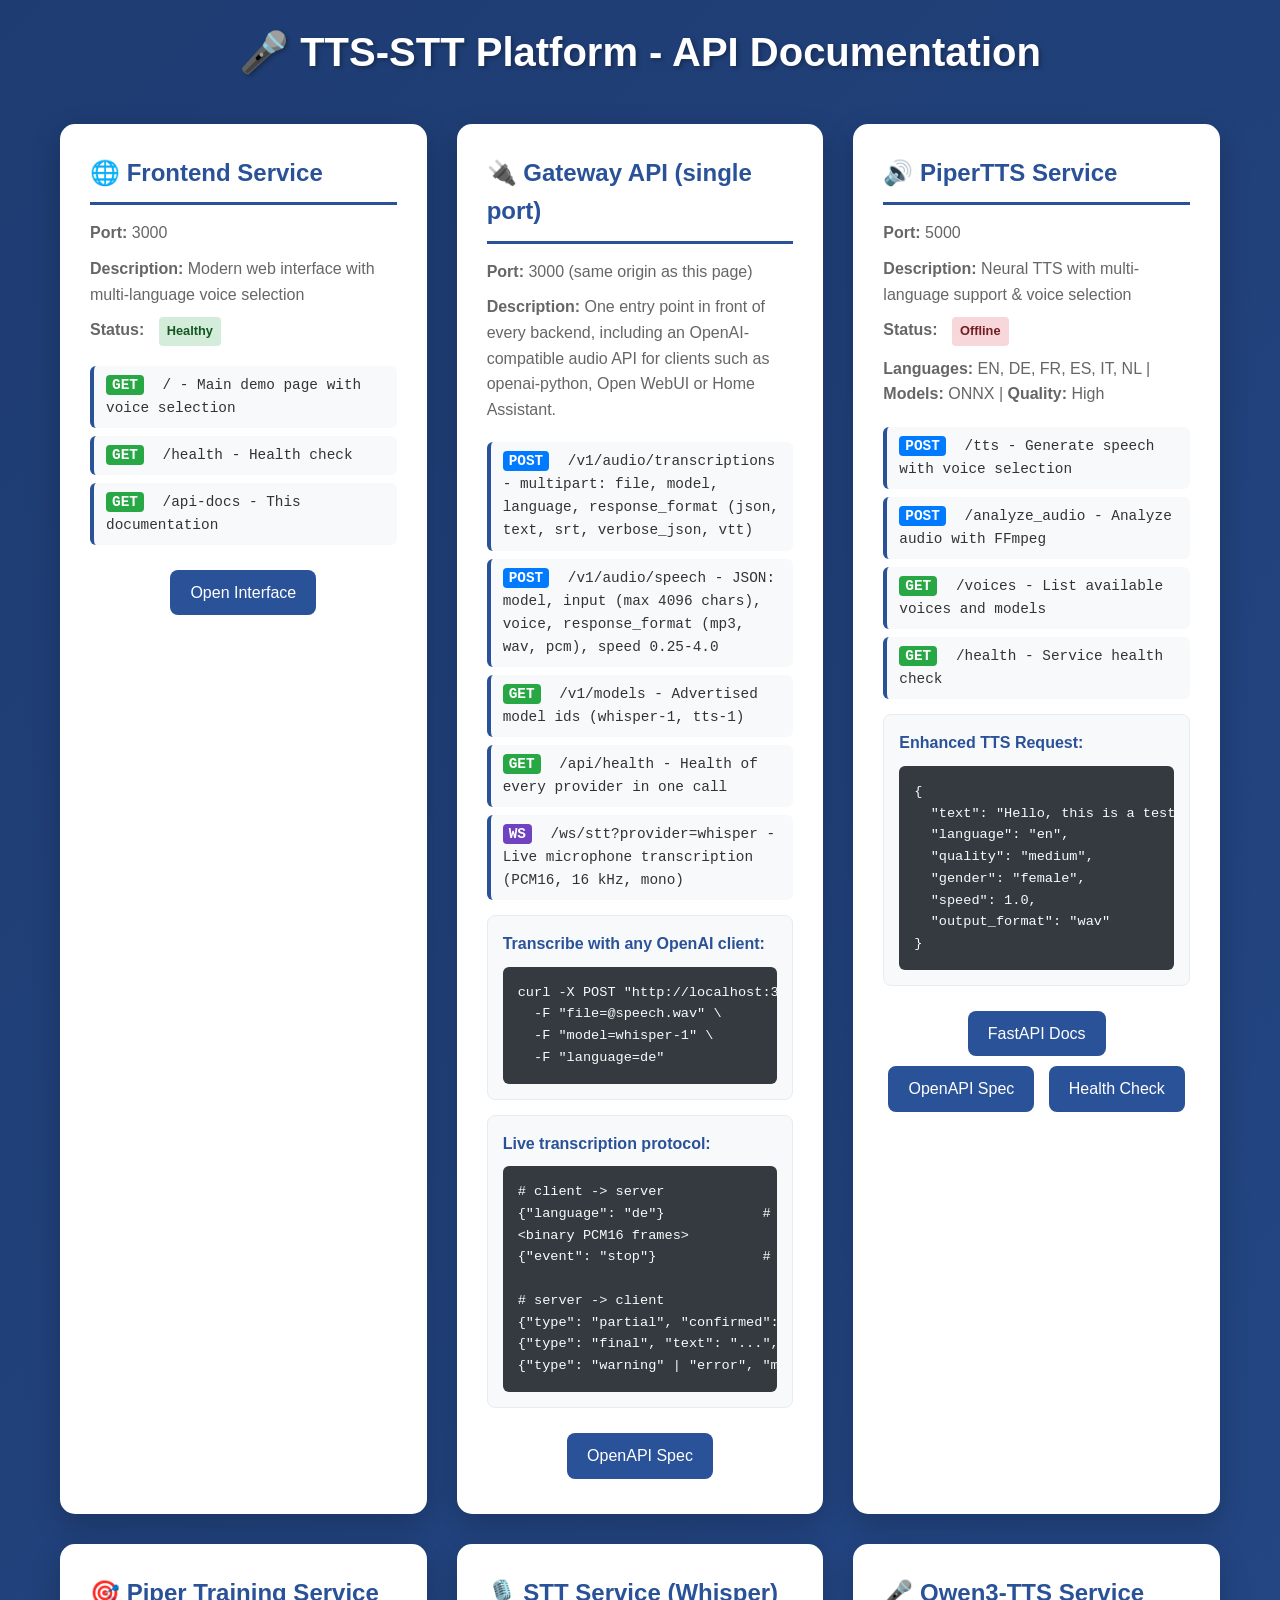
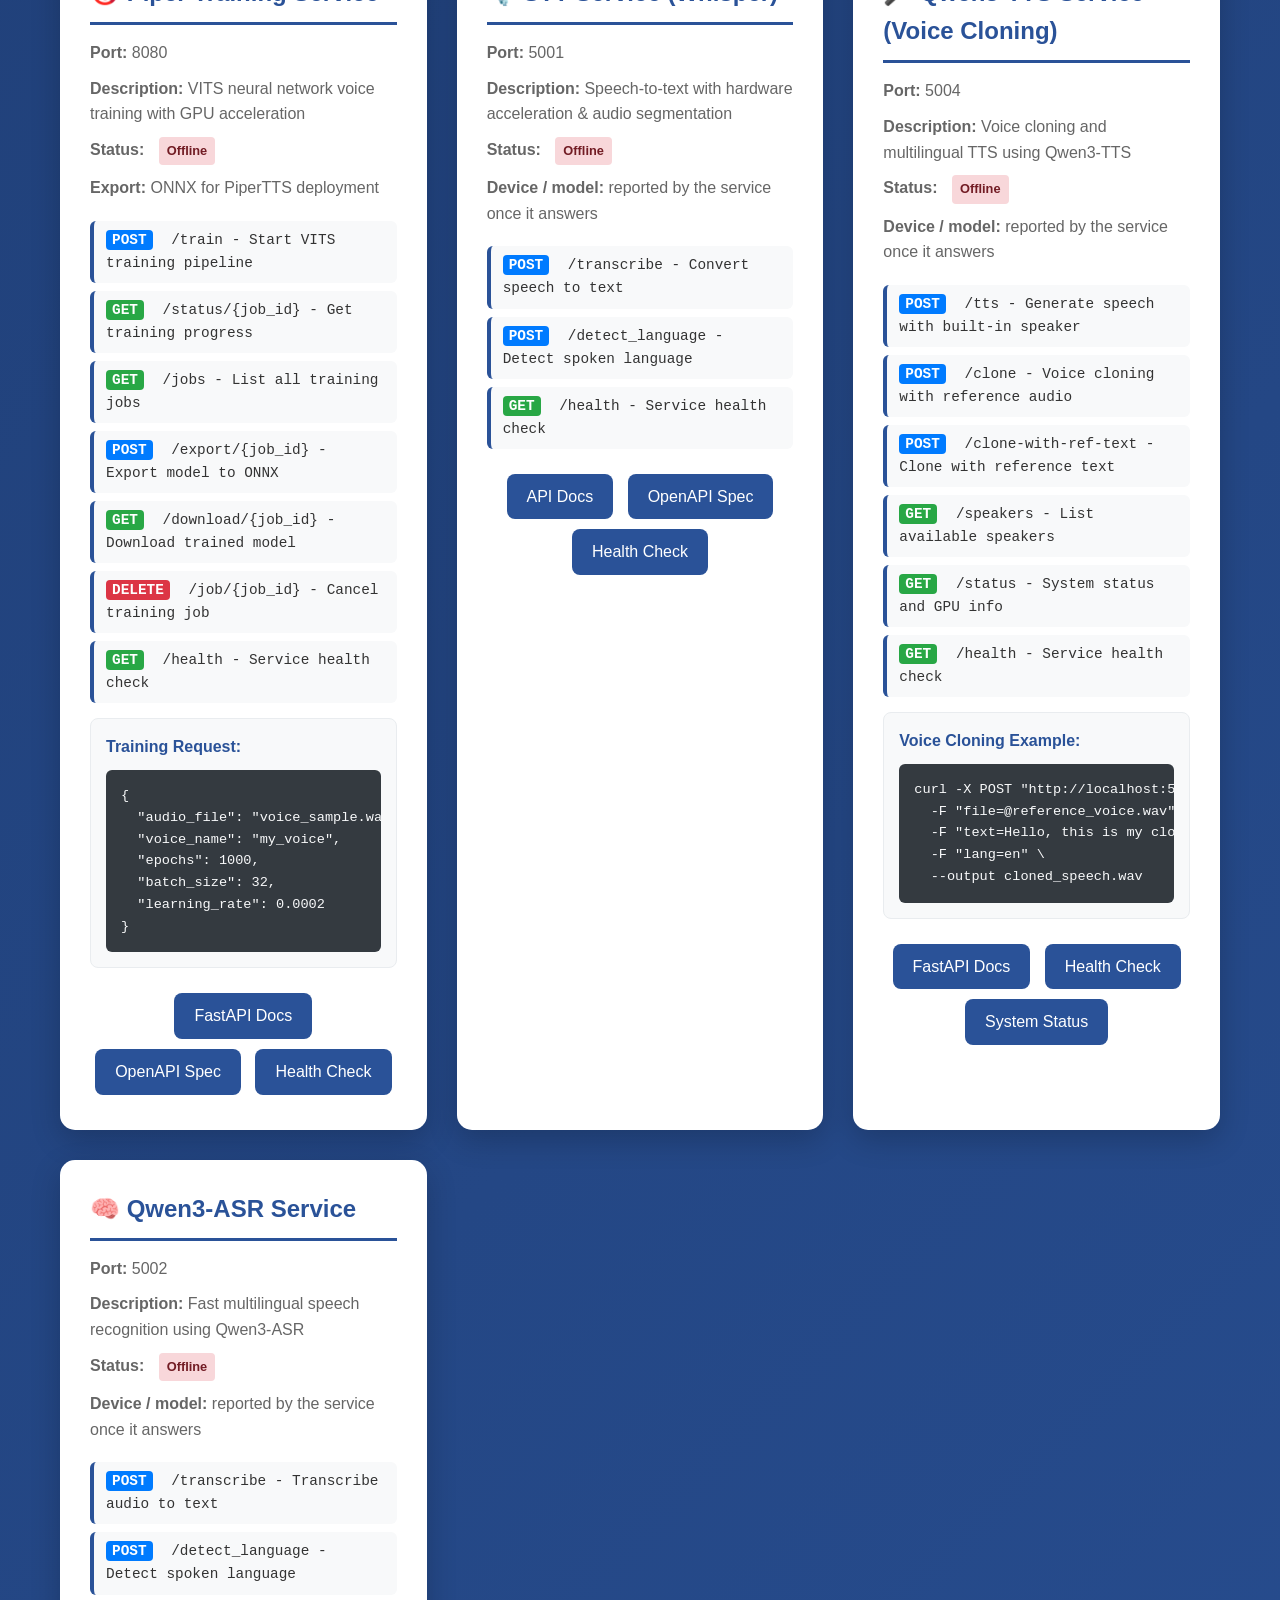
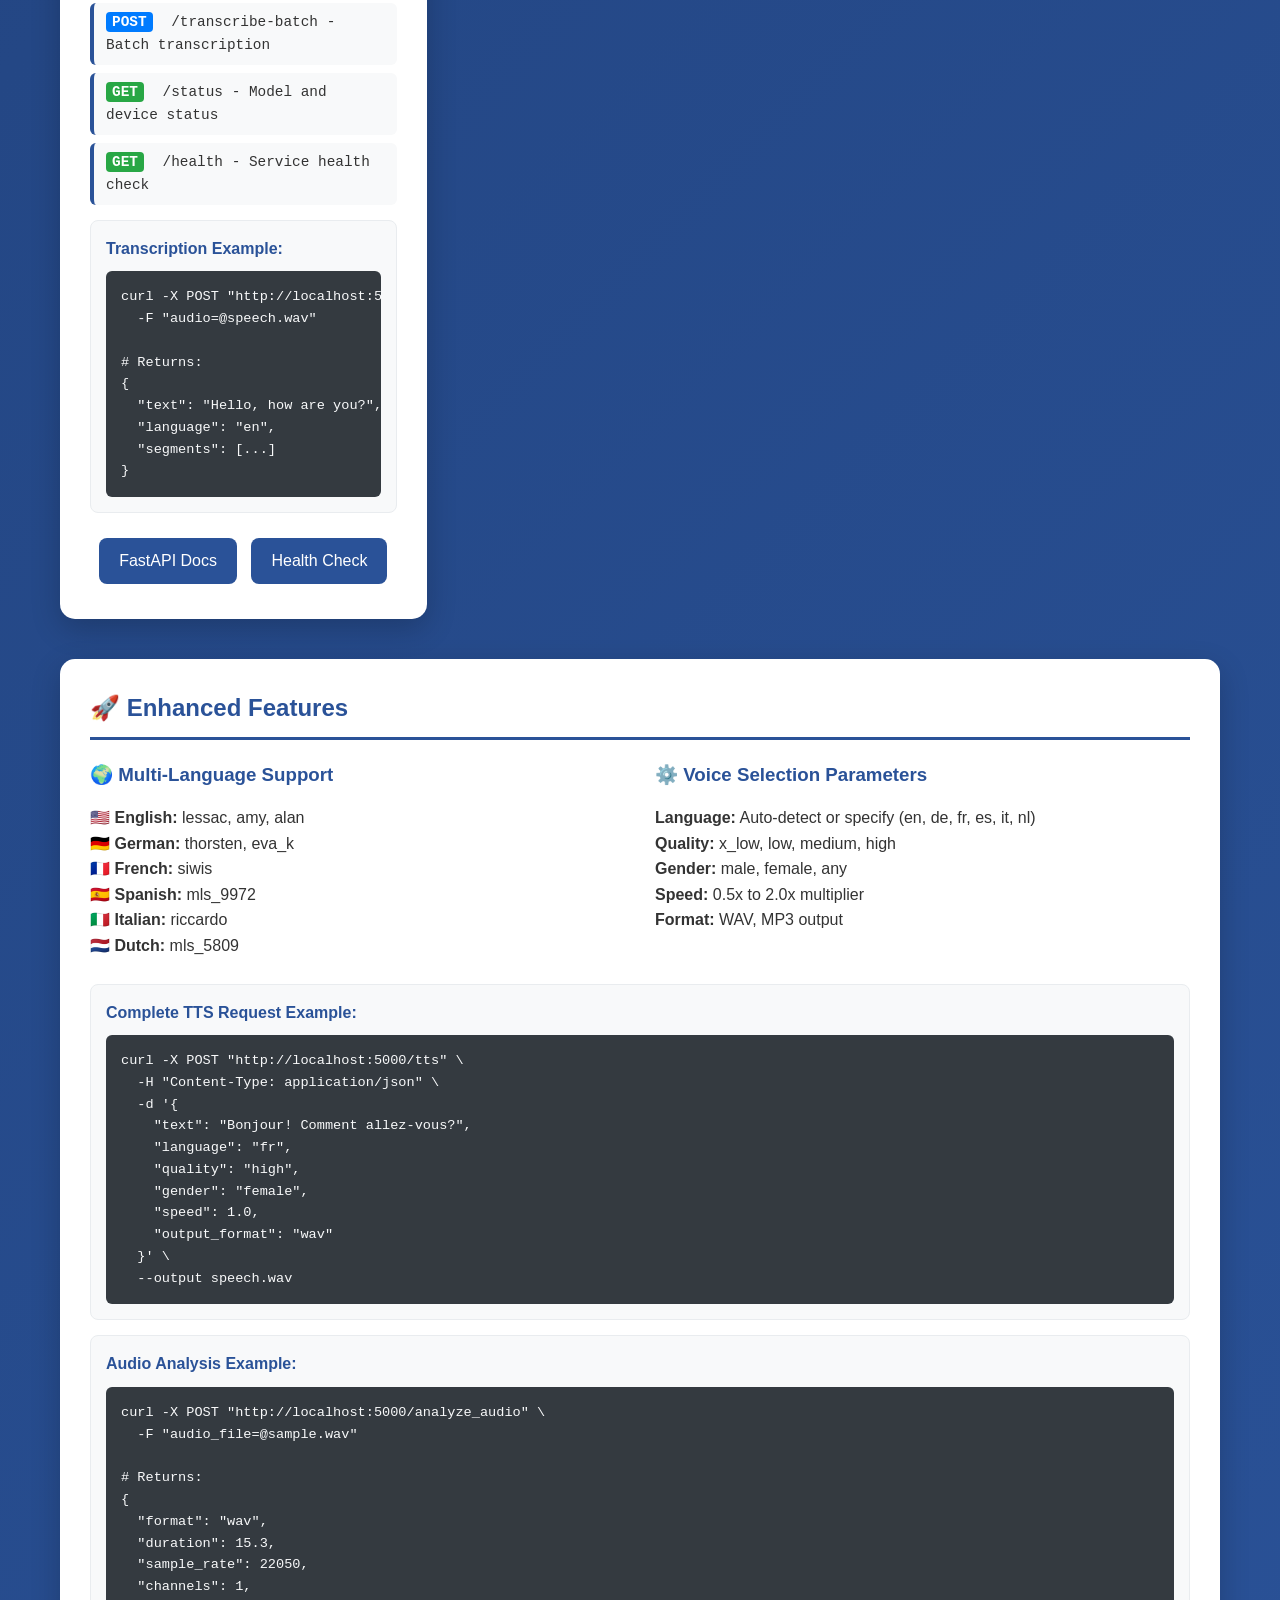
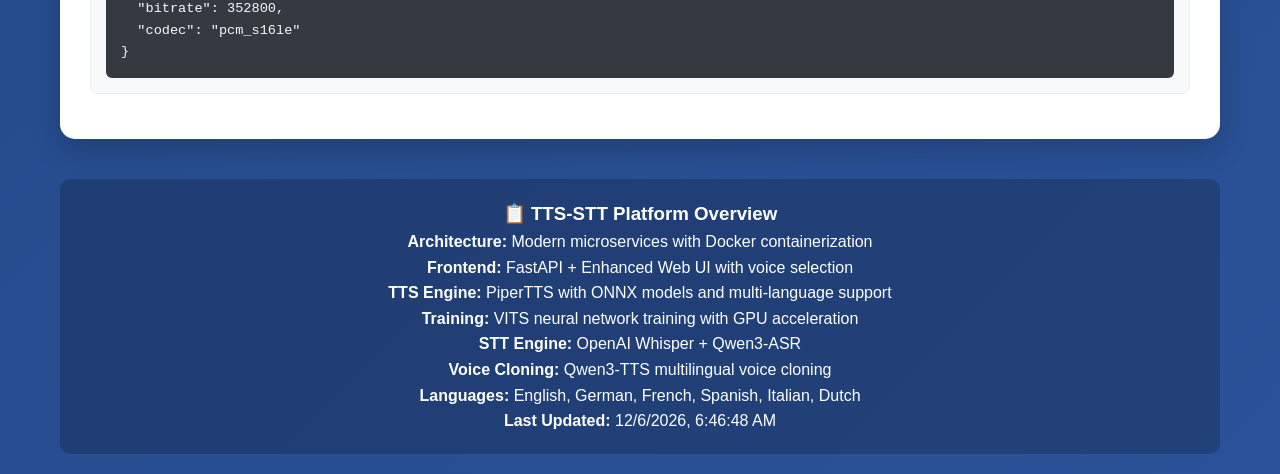
==== commit b20fb27c: "fix(frontend): stop the gateway overriding three providers' language metadata The gateway carried pr" ====
--- a/frontend-service/static/api_docs.html
+++ b/frontend-service/static/api_docs.html
@@ -252,8 +252,11 @@
 {"type": "final", "text": "...", "language": "de", "duration": 12.3}
 {"type": "warning" | "error", "message": "..."}</pre>
                 </div>
-            </div>
-            
+                <div class="api-links">
+                    <a href="/static/openapi/gateway.json" class="api-link" target="_blank">OpenAPI Spec</a>
+                </div>
+            </div>
+
             <!-- PiperTTS Service -->
             <div class="service-card">
                 <h2>🔊 PiperTTS Service</h2>
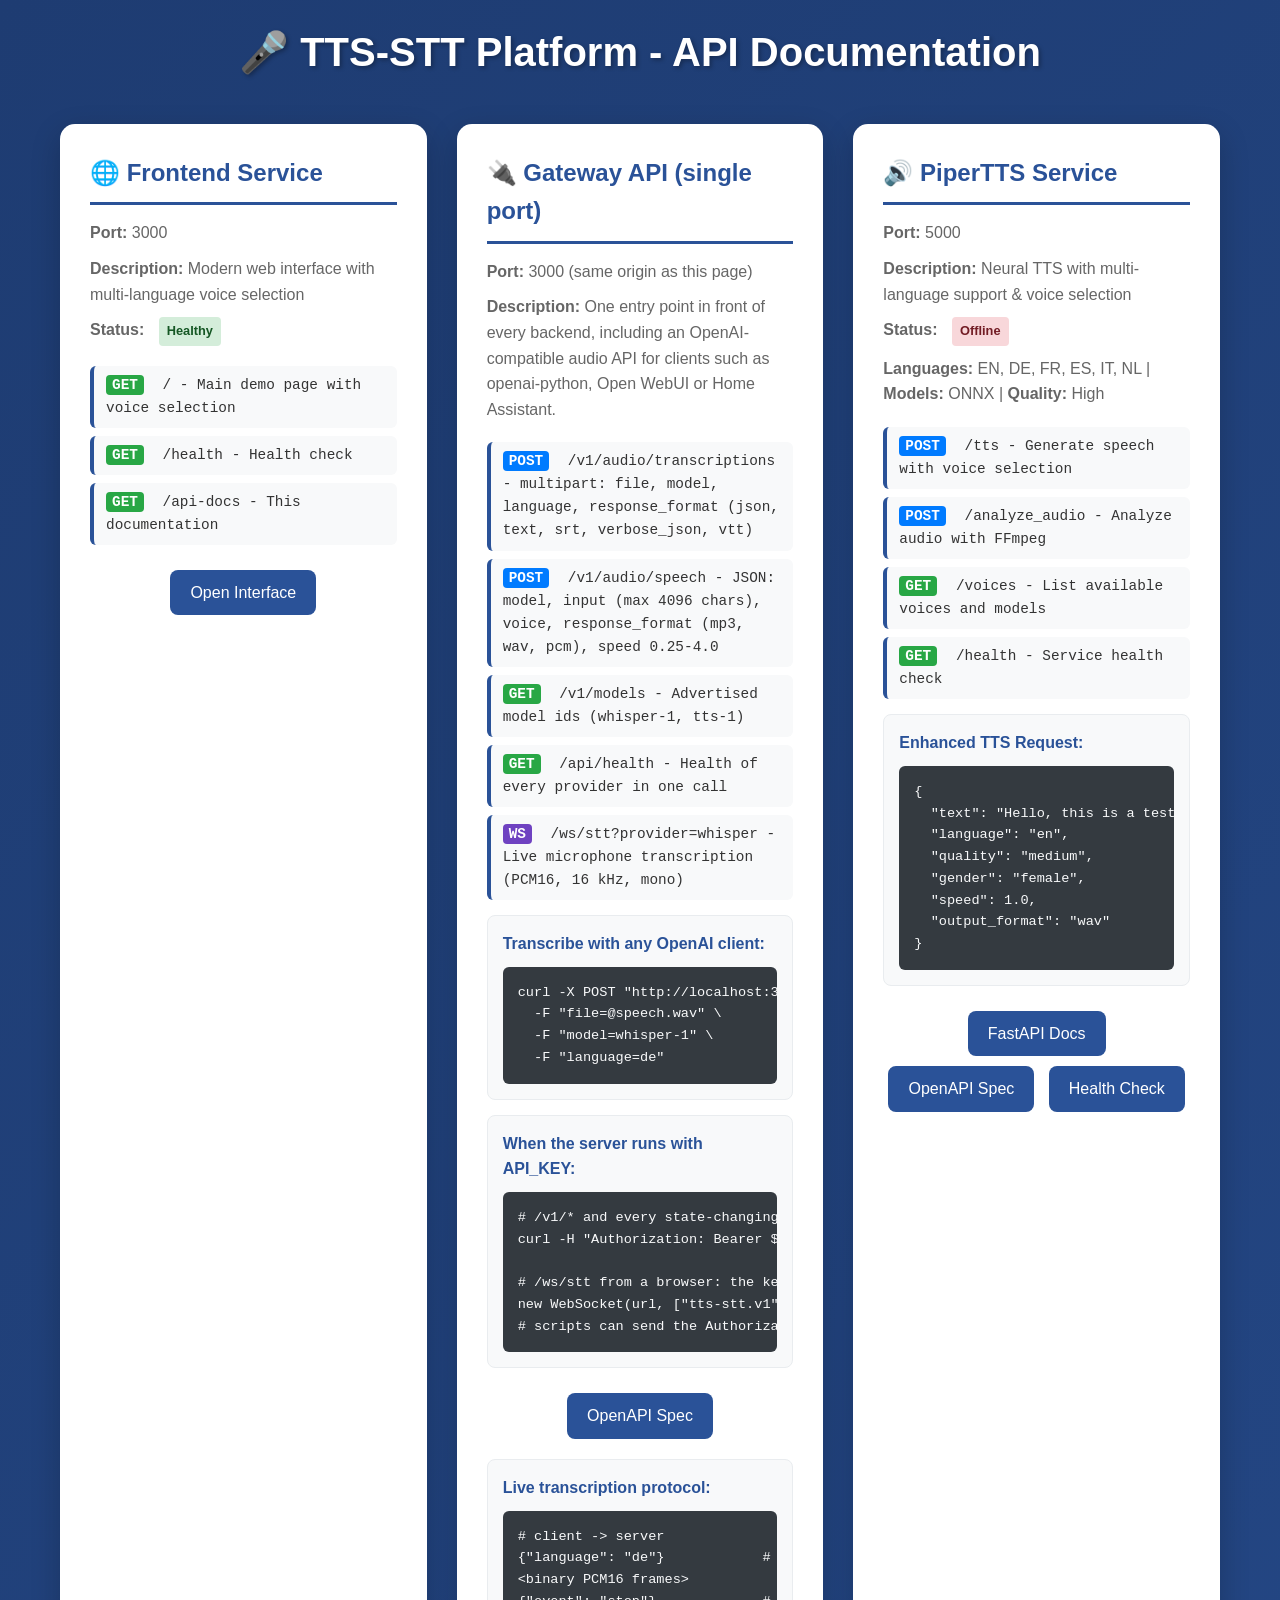
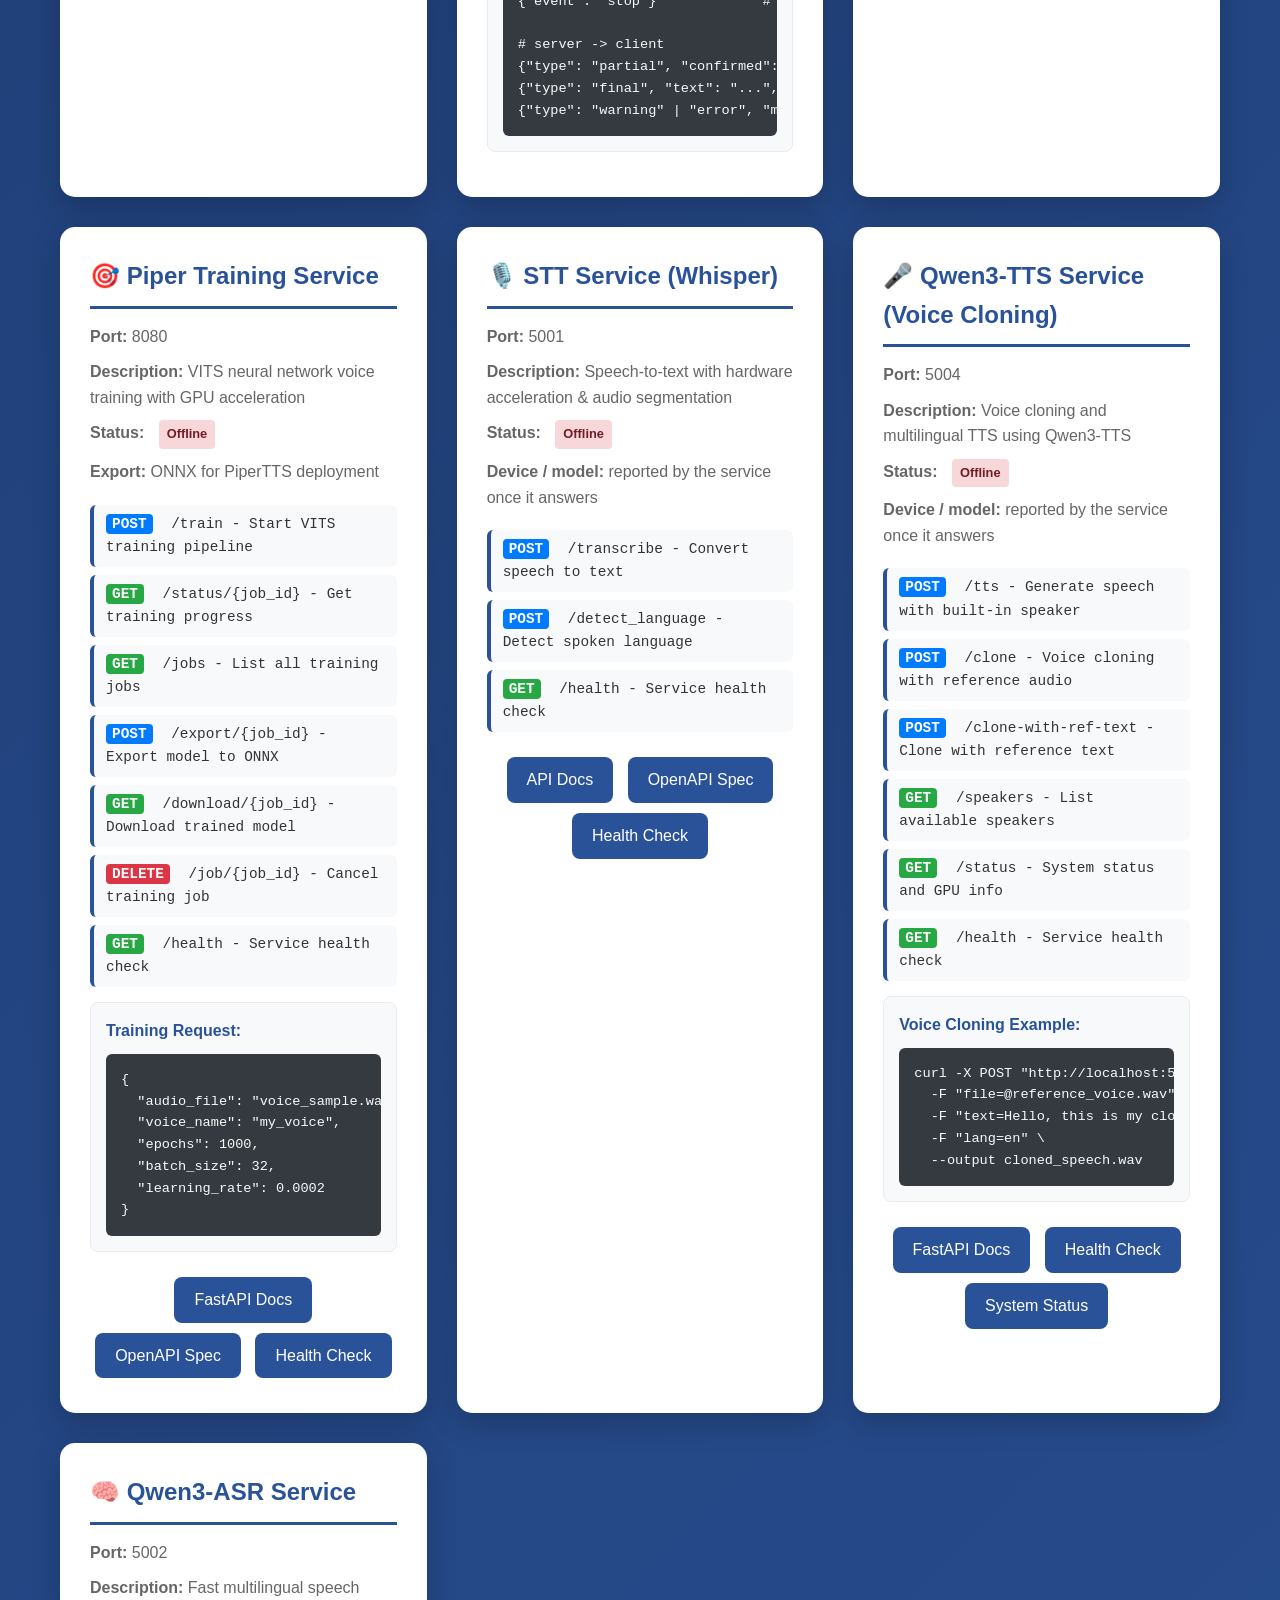
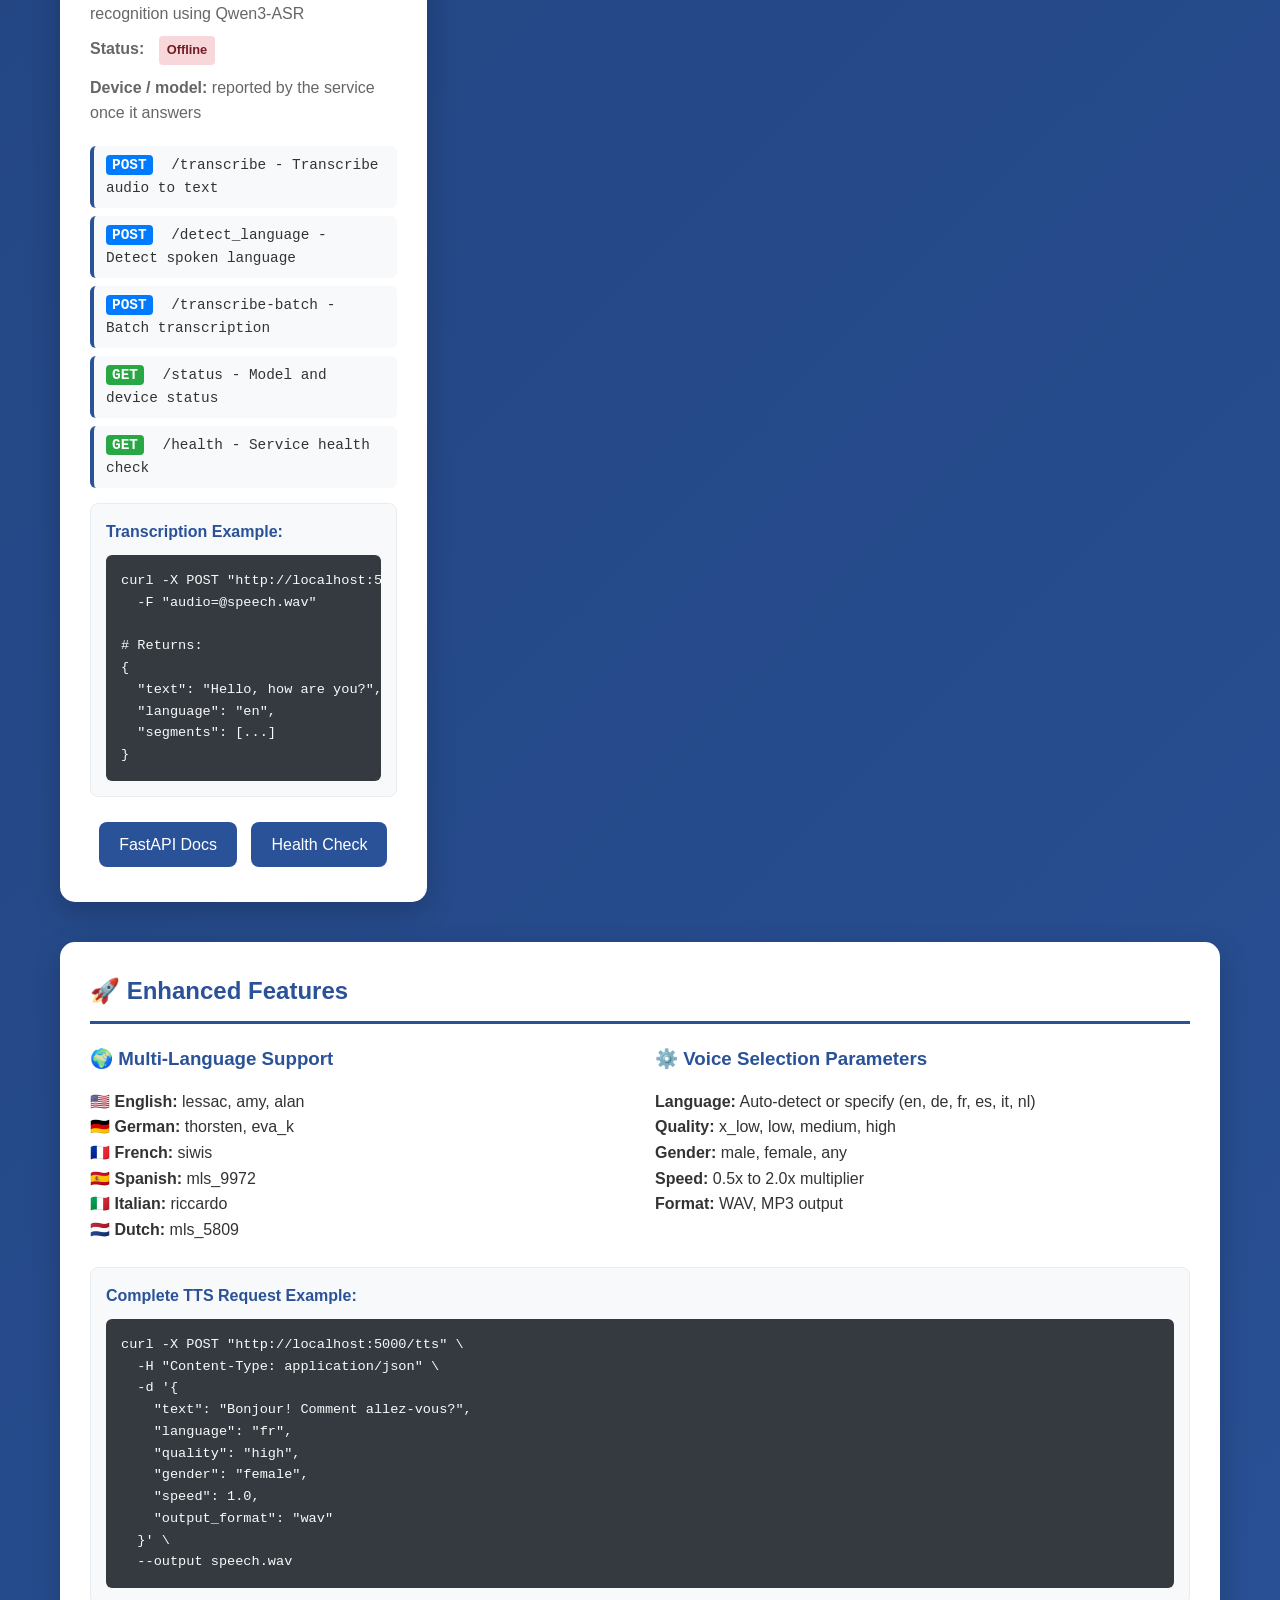
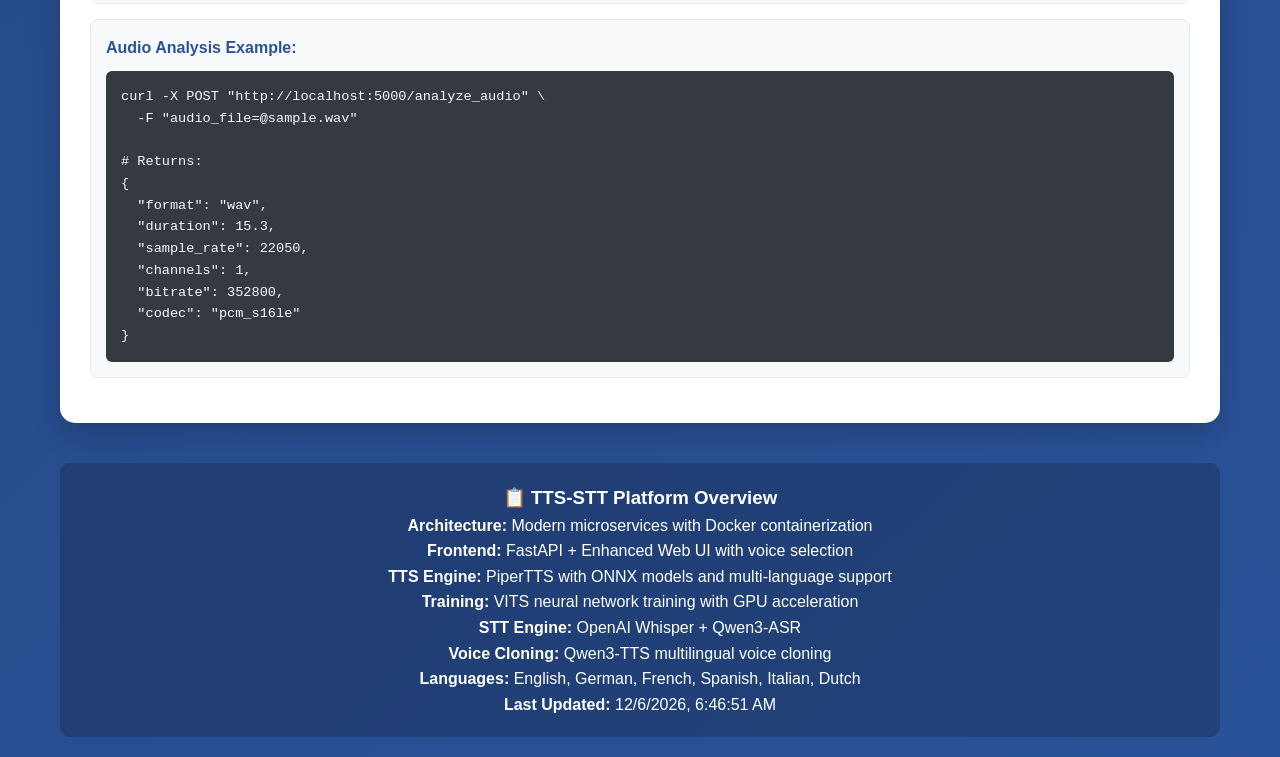
==== commit 276a236f: "fix(frontend): validate Host, extend API_KEY to the WebSocket, stop leaking internals, bound uploads" ====
--- a/frontend-service/static/api_docs.html
+++ b/frontend-service/static/api_docs.html
@@ -241,6 +241,18 @@
   -F "language=de"</pre>
                 </div>
                 <div class="code-example">
+                    <h4>When the server runs with API_KEY:</h4>
+                    <pre># /v1/* and every state-changing /api/* call
+curl -H "Authorization: Bearer $API_KEY" ...
+
+# /ws/stt from a browser: the key rides as a subprotocol
+new WebSocket(url, ["tts-stt.v1", "bearer." + base64url(key)])
+# scripts can send the Authorization header on the upgrade request instead</pre>
+                </div>
+                <div class="api-links">
+                    <a href="/static/openapi/gateway.json" class="api-link" target="_blank">OpenAPI Spec</a>
+                </div>
+                <div class="code-example">
                     <h4>Live transcription protocol:</h4>
                     <pre># client -> server
 {"language": "de"}            # optional first frame, "auto" = detect
@@ -252,11 +264,8 @@
 {"type": "final", "text": "...", "language": "de", "duration": 12.3}
 {"type": "warning" | "error", "message": "..."}</pre>
                 </div>
-                <div class="api-links">
-                    <a href="/static/openapi/gateway.json" class="api-link" target="_blank">OpenAPI Spec</a>
-                </div>
-            </div>
-
+            </div>
+            
             <!-- PiperTTS Service -->
             <div class="service-card">
                 <h2>🔊 PiperTTS Service</h2>
